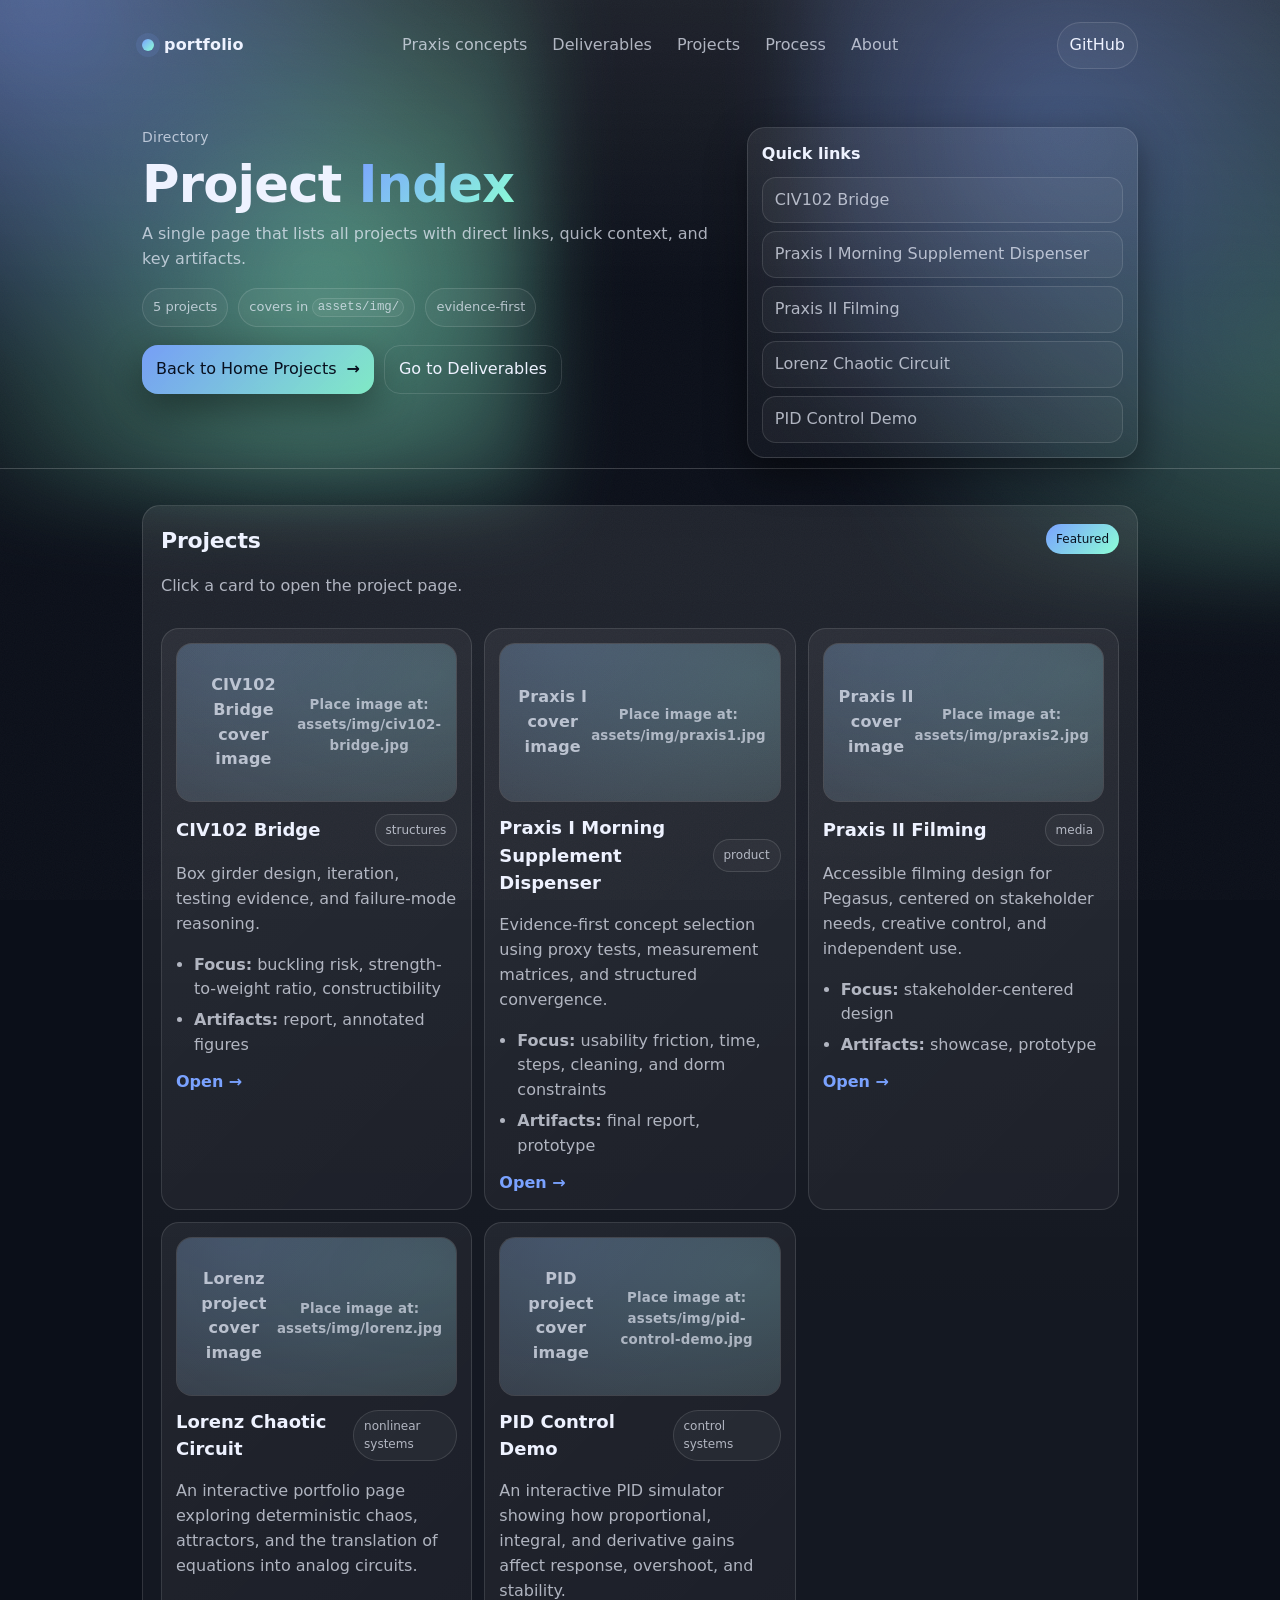
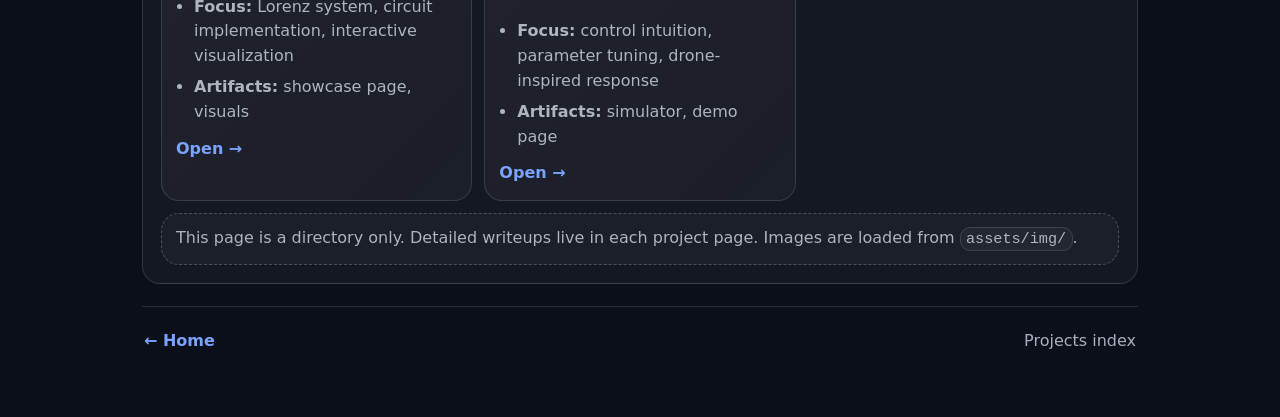
==== index.html @ 29fee1b4 "Update index.html" ====
<!doctype html>
<html lang="en" data-theme="dark">
<head>
  <meta charset="utf-8" />
  <meta name="viewport" content="width=device-width, initial-scale=1" />
  <title>Projects | Portfolio</title>
  <meta
    name="description"
    content="Project index for portfolio site: CIV102 Bridge, Praxis I Morning Supplement Dispenser, Praxis II Filming, Lorenz Chaotic Circuit, and PID Control Demo."
  />
  <meta name="theme-color" content="#0b0f19" />
  <link rel="stylesheet" href="../style.css" />

  <style>
    /* Cover placeholders (no need to edit style.css) */
    .proj-link { display: block; }

    .proj-cover {
      aspect-ratio: 16 / 9;
      border-radius: 16px;
      overflow: hidden;
      border: 1px solid var(--line);
      background: var(--panel2);
      margin-bottom: 12px;
      position: relative;
    }

    .proj-cover img {
      width: 100%;
      height: 100%;
      object-fit: cover;
      display: block;
    }

    .cover-ph {
      position: absolute;
      inset: 0;
      display: flex;
      align-items: center;
      justify-content: center;
      text-align: center;
      padding: 14px;
      color: var(--muted);
      font-weight: 800;
      letter-spacing: .2px;
      background:
        radial-gradient(800px 400px at 20% 0%, rgba(122,162,255,.18), transparent 60%),
        radial-gradient(700px 380px at 90% 20%, rgba(140,255,214,.14), transparent 60%),
        var(--panel2);
    }

    .cover-ph small {
      display: block;
      margin-top: 6px;
      font-weight: 600;
      color: var(--muted);
      opacity: .9;
    }

    .page-actions {
      display: flex;
      gap: 10px;
      flex-wrap: wrap;
      margin-top: 12px;
    }
  </style>
</head>

<body>
  <div class="bg">
    <div class="blob b1"></div>
    <div class="blob b2"></div>
    <div class="grain"></div>
  </div>

  <header class="header">
    <div class="container nav">
      <a class="brand" href="../" aria-label="Home">
        <span class="brand-dot"></span><span>portfolio</span>
      </a>

      <nav class="nav-links" aria-label="Primary">
        <a href="../#praxis">Praxis concepts</a>
        <a href="../#deliverables">Deliverables</a>
        <a href="./">Projects</a>
        <a href="../#process">Process</a>
        <a href="../#about">About</a>
      </nav>

      <div class="nav-actions">
        <a class="pill-btn" href="https://github.com/sp-zh" target="_blank" rel="noreferrer">GitHub</a>
      </div>
    </div>

    <div class="container hero" style="padding-bottom:10px;">
      <div class="hero-left">
        <p class="kicker">Directory</p>
        <h1 class="title">Project <span class="title-accent">Index</span></h1>
        <p class="lead">
          A single page that lists all projects with direct links, quick context, and key artifacts.
        </p>

        <div class="chips">
          <span class="chip">5 projects</span>
          <span class="chip">covers in <code>assets/img/</code></span>
          <span class="chip">evidence-first</span>
        </div>

        <div class="page-actions">
          <a class="btn primary" href="../#projects">Back to Home Projects <span class="arrow">→</span></a>
          <a class="btn ghost" href="../#deliverables">Go to Deliverables</a>
        </div>
      </div>

      <div class="hero-right" aria-hidden="true">
        <div class="glass-card">
          <div class="glass-title">Quick links</div>
          <a class="q" href="./civ102-bridge.html">CIV102 Bridge</a>
          <a class="q" href="./praxis1-morning-supplement-dispenser.html">Praxis I Morning Supplement Dispenser</a>
          <a class="q" href="./praxis2-filming.html">Praxis II Filming</a>
          <a class="q" href="./lorenz.html#top">Lorenz Chaotic Circuit</a>
          <a class="q" href="./pid-control-demo.html">PID Control Demo</a>
        </div>
      </div>
    </div>
  </header>

  <main class="container main">
    <section class="section">
      <div class="section-head row">
        <div>
          <h2>Projects</h2>
          <p class="muted">Click a card to open the project page.</p>
        </div>
        <span class="tag">Featured</span>
      </div>

      <div class="project-grid">
        <!-- CIV102 Bridge -->
        <a class="proj proj-link" href="./civ102-bridge.html" aria-label="Open CIV102 Bridge">
          <div class="proj-cover">
            <img
              src="../assets/img/civ102-bridge.jpg"
              alt="CIV102 Bridge cover"
              onload="this.nextElementSibling.style.display='none';"
              onerror="this.style.display='none';"
            />
            <div class="cover-ph">
              CIV102 Bridge cover image
              <small>Place image at: assets/img/civ102-bridge.jpg</small>
            </div>
          </div>

          <div class="proj-top">
            <h3>CIV102 Bridge</h3>
            <span class="pill">structures</span>
          </div>

          <p class="muted">
            Box girder design, iteration, testing evidence, and failure-mode reasoning.
          </p>

          <ul class="list">
            <li><strong>Focus:</strong> buckling risk, strength-to-weight ratio, constructibility</li>
            <li><strong>Artifacts:</strong> report, annotated figures</li>
          </ul>

          <div class="proj-actions">
            <span class="link">Open →</span>
          </div>
        </a>

        <!-- Praxis I Morning Supplement Dispenser -->
        <a
          class="proj proj-link"
          href="./praxis1-morning-supplement-dispenser.html"
          aria-label="Open Praxis I Morning Supplement Dispenser"
        >
          <div class="proj-cover">
            <img
              src="../assets/img/praxis1.jpg"
              alt="Praxis I cover"
              onload="this.nextElementSibling.style.display='none';"
              onerror="this.style.display='none';"
            />
            <div class="cover-ph">
              Praxis I cover image
              <small>Place image at: assets/img/praxis1.jpg</small>
            </div>
          </div>

          <div class="proj-top">
            <h3>Praxis I Morning Supplement Dispenser</h3>
            <span class="pill">product</span>
          </div>

          <p class="muted">
            Evidence-first concept selection using proxy tests, measurement matrices, and structured convergence.
          </p>

          <ul class="list">
            <li><strong>Focus:</strong> usability friction, time, steps, cleaning, and dorm constraints</li>
            <li><strong>Artifacts:</strong> final report, prototype</li>
          </ul>

          <div class="proj-actions">
            <span class="link">Open →</span>
          </div>
        </a>

        <!-- Praxis II Filming -->
        <a class="proj proj-link" href="./praxis2-filming.html" aria-label="Open Praxis II Filming">
          <div class="proj-cover">
            <img
              src="../assets/img/praxis2.jpg"
              alt="Praxis II cover"
              onload="this.nextElementSibling.style.display='none';"
              onerror="this.style.display='none';"
            />
            <div class="cover-ph">
              Praxis II cover image
              <small>Place image at: assets/img/praxis2.jpg</small>
            </div>
          </div>

          <div class="proj-top">
            <h3>Praxis II Filming</h3>
            <span class="pill">media</span>
          </div>

          <p class="muted">
            Accessible filming design for Pegasus, centered on stakeholder needs, creative control, and independent use.
          </p>

          <ul class="list">
            <li><strong>Focus:</strong> stakeholder-centered design</li>
            <li><strong>Artifacts:</strong> showcase, prototype</li>
          </ul>

          <div class="proj-actions">
            <span class="link">Open →</span>
          </div>
        </a>

        <!-- Lorenz Chaotic Circuit -->
        <a class="proj proj-link" href="./lorenz.html#top" aria-label="Open Lorenz Chaotic Circuit">
          <div class="proj-cover">
            <img
              src="../assets/img/lorenz.jpg"
              alt="Lorenz Chaotic Circuit cover"
              onload="this.nextElementSibling.style.display='none';"
              onerror="this.style.display='none';"
            />
            <div class="cover-ph">
              Lorenz project cover image
              <small>Place image at: assets/img/lorenz.jpg</small>
            </div>
          </div>

          <div class="proj-top">
            <h3>Lorenz Chaotic Circuit</h3>
            <span class="pill">nonlinear systems</span>
          </div>

          <p class="muted">
            An interactive portfolio page exploring deterministic chaos, attractors, and the translation of equations into analog circuits.
          </p>

          <ul class="list">
            <li><strong>Focus:</strong> Lorenz system, circuit implementation, interactive visualization</li>
            <li><strong>Artifacts:</strong> showcase page, visuals</li>
          </ul>

          <div class="proj-actions">
            <span class="link">Open →</span>
          </div>
        </a>

        <!-- PID Control Demo -->
        <a class="proj proj-link" href="./pid-control-demo.html" aria-label="Open PID Control Demo">
          <div class="proj-cover">
            <img
              src="../assets/img/pid-control-demo.jpg"
              alt="PID Control Demo cover"
              onload="this.nextElementSibling.style.display='none';"
              onerror="this.style.display='none';"
            />
            <div class="cover-ph">
              PID project cover image
              <small>Place image at: assets/img/pid-control-demo.jpg</small>
            </div>
          </div>

          <div class="proj-top">
            <h3>PID Control Demo</h3>
            <span class="pill">control systems</span>
          </div>

          <p class="muted">
            An interactive PID simulator showing how proportional, integral, and derivative gains affect response, overshoot, and stability.
          </p>

          <ul class="list">
            <li><strong>Focus:</strong> control intuition, parameter tuning, drone-inspired response</li>
            <li><strong>Artifacts:</strong> simulator, demo page</li>
          </ul>

          <div class="proj-actions">
            <span class="link">Open →</span>
          </div>
        </a>
      </div>

      <div class="hint">
        This page is a directory only. Detailed writeups live in each project page. Images are loaded from <code>assets/img/</code>.
      </div>
    </section>

    <footer class="footer">
      <div><a class="link" href="../">← Home</a></div>
      <div class="muted">Projects index</div>
    </footer>
  </main>

  <script>
    // Keep the theme consistent with the homepage if you toggle there
    const root = document.documentElement;
    const key = "praxis_theme";
    const saved = localStorage.getItem(key);
    if (saved) root.setAttribute("data-theme", saved);
  </script>
</body>
</html>
---- style.css ----
/* ===== Theme tokens ===== */
:root{
  --bg: #0b0f19;
  --panel: rgba(255,255,255,.06);
  --panel2: rgba(255,255,255,.04);
  --text: #eef2ff;
  --muted: rgba(238,242,255,.70);
  --line: rgba(255,255,255,.12);
  --shadow: 0 14px 40px rgba(0,0,0,.45);
  --accent: #7aa2ff;
  --accent2: #8cffd6;
  --radius: 18px;
  --max: 1040px;
}

:root[data-theme="light"]{
  --bg: #f7f8fc;
  --panel: rgba(10,16,30,.06);
  --panel2: rgba(10,16,30,.04);
  --text: #0a1020;
  --muted: rgba(10,16,30,.70);
  --line: rgba(10,16,30,.12);
  --shadow: 0 14px 40px rgba(10,16,30,.16);
  --accent: #3b82f6;
  --accent2: #14b8a6;
}

/* ===== Base ===== */
*{ box-sizing: border-box; }
html,body{ height:100%; }
body{
  margin:0;
  color: var(--text);
  background: var(--bg);
  font-family: ui-sans-serif, system-ui, -apple-system, Segoe UI, Roboto, Arial;
  line-height: 1.55;
}

a{ color: inherit; text-decoration: none; }
code{
  font-family: ui-monospace, SFMono-Regular, Menlo, Monaco, Consolas, "Liberation Mono", monospace;
  font-size: .95em;
  background: var(--panel2);
  padding: .12em .35em;
  border: 1px solid var(--line);
  border-radius: 10px;
}
strong{ font-weight: 800; }

.container{
  max-width: var(--max);
  margin: 0 auto;
  padding: 22px;
}

/* ===== Background decoration ===== */
.bg{ position: fixed; inset:0; pointer-events:none; z-index:-1; overflow:hidden; }
.blob{
  position:absolute;
  width: 720px; height: 720px;
  filter: blur(40px);
  opacity: .55;
  transform: translate3d(0,0,0);
}
.b1{
  left: -180px; top: -220px;
  background: radial-gradient(circle at 30% 30%, var(--accent), transparent 55%),
              radial-gradient(circle at 70% 70%, var(--accent2), transparent 60%);
}
.b2{
  right: -240px; top: -140px;
  background: radial-gradient(circle at 35% 35%, rgba(122,162,255,.75), transparent 60%),
              radial-gradient(circle at 70% 70%, rgba(140,255,214,.55), transparent 62%);
}
.grain{
  position:absolute; inset:0;
  background-image: url("data:image/svg+xml,%3Csvg xmlns='http://www.w3.org/2000/svg' width='180' height='180'%3E%3Cfilter id='n'%3E%3CfeTurbulence type='fractalNoise' baseFrequency='.9' numOctaves='3' stitchTiles='stitch'/%3E%3C/filter%3E%3Crect width='180' height='180' filter='url(%23n)' opacity='.12'/%3E%3C/svg%3E");
  mix-blend-mode: overlay;
  opacity: .28;
}

/* ===== Header/Nav/Hero ===== */
.header{
  border-bottom: 1px solid var(--line);
  background: linear-gradient(to bottom, rgba(255,255,255,.08), transparent 65%);
}

.nav{
  display:flex;
  align-items:center;
  justify-content: space-between;
  gap: 14px;
}

.brand{
  display:flex;
  align-items:center;
  gap: 10px;
  font-weight: 900;
  letter-spacing: .2px;
  text-transform: lowercase;
}
.brand-dot{
  width: 12px; height: 12px;
  border-radius: 999px;
  background: linear-gradient(135deg, var(--accent), var(--accent2));
  box-shadow: 0 0 0 6px rgba(122,162,255,.12);
}

.nav-links a{
  margin: 0 10px;
  color: var(--muted);
}
.nav-links a:hover{ color: var(--text); }

.nav-actions{
  display:flex; align-items:center; gap: 10px;
}

.icon-btn{
  width: 40px; height: 40px;
  border-radius: 14px;
  border: 1px solid var(--line);
  background: var(--panel2);
  color: var(--text);
  cursor:pointer;
}
.icon-btn:hover{ transform: translateY(-1px); border-color: rgba(122,162,255,.45); }

.pill-btn{
  padding: 10px 12px;
  border-radius: 999px;
  border: 1px solid var(--line);
  background: var(--panel2);
  color: var(--text);
}
.pill-btn:hover{ transform: translateY(-1px); border-color: rgba(122,162,255,.45); }

.hero{
  display:grid;
  grid-template-columns: 1.2fr .8fr;
  gap: 18px;
  padding: 36px 22px 24px;
}

.kicker{
  margin:0 0 10px;
  color: var(--muted);
  font-size: 14px;
  letter-spacing: .25px;
}

.title{
  margin:0 0 10px;
  font-size: clamp(34px, 4vw, 52px);
  line-height: 1.05;
  letter-spacing: -.8px;
}
.title-accent{
  background: linear-gradient(135deg, var(--accent), var(--accent2));
  -webkit-background-clip: text;
  background-clip: text;
  color: transparent;
}

.lead{
  margin: 0 0 16px;
  color: var(--muted);
  max-width: 66ch;
  font-size: 16px;
}

.chips{
  display:flex;
  flex-wrap:wrap;
  gap: 10px;
  margin: 10px 0 18px;
}
.chip{
  border: 1px solid var(--line);
  background: var(--panel2);
  padding: 8px 10px;
  border-radius: 999px;
  color: var(--muted);
  font-size: 13px;
}

.hero-cta{
  display:flex;
  gap: 10px;
  flex-wrap: wrap;
}

.btn{
  display:inline-flex;
  align-items:center;
  gap: 10px;
  padding: 11px 14px;
  border-radius: 16px;
  border: 1px solid var(--line);
  background: var(--panel2);
  color: var(--text);
}
.btn:hover{ transform: translateY(-1px); border-color: rgba(122,162,255,.45); }
.btn.primary{
  background: linear-gradient(135deg, rgba(122,162,255,.95), rgba(140,255,214,.85));
  color: #08101f;
  border: none;
  box-shadow: var(--shadow);
}
.btn.primary .arrow{ font-weight: 900; }

.btn.ghost{
  background: transparent;
}

.hero-right{
  display:flex;
  flex-direction: column;
  gap: 12px;
}

.metric-card, .glass-card{
  border: 1px solid var(--line);
  border-radius: var(--radius);
  background: linear-gradient(to bottom, rgba(255,255,255,.07), rgba(255,255,255,.03));
  box-shadow: var(--shadow);
  padding: 14px;
}

.metric-top{
  display:flex;
  align-items:center;
  justify-content: space-between;
  gap: 10px;
  margin-bottom: 10px;
}

.badge{
  font-size: 12px;
  padding: 6px 10px;
  border-radius: 999px;
  color: #08101f;
  background: linear-gradient(135deg, var(--accent), var(--accent2));
}

.metric-title{ font-weight: 900; font-size: 16px; }
.metric-sub{ color: var(--muted); font-size: 13px; margin-top: 4px; }

.mini-grid{
  display:grid;
  grid-template-columns: 1fr 1fr;
  gap: 10px;
  margin-top: 12px;
}
.mini{
  border: 1px solid var(--line);
  border-radius: 14px;
  padding: 10px;
  background: var(--panel2);
}
.mini-k{ color: var(--muted); font-size: 12px; }
.mini-v{ font-weight: 900; margin-top: 2px; }

.glass-title{ font-weight: 900; margin-bottom: 10px; }
.q{
  display:block;
  padding: 10px 12px;
  border-radius: 14px;
  border: 1px solid var(--line);
  background: var(--panel2);
  color: var(--muted);
  margin-top: 8px;
}
.q:hover{ color: var(--text); border-color: rgba(122,162,255,.45); transform: translateY(-1px); }

/* ===== Main sections ===== */
.main{ padding-top: 18px; }

.section{
  margin: 18px 0;
  padding: 18px;
  border: 1px solid var(--line);
  border-radius: var(--radius);
  background: linear-gradient(to bottom, rgba(255,255,255,.05), transparent 60%), var(--panel2);
}

.section-head{
  margin-bottom: 14px;
}
.section-head.row{
  display:flex;
  align-items:flex-start;
  justify-content: space-between;
  gap: 12px;
}

h2{
  margin:0;
  font-size: 22px;
  letter-spacing: -.2px;
}
h3{
  margin: 0;
  font-size: 18px;
}

.muted{ color: var(--muted); }
.small{ font-size: 13px; }

/* Deliverable cards */
.cards{
  display:grid;
  grid-template-columns: repeat(4, minmax(0,1fr));
  gap: 12px;
}

.card{
  display:flex;
  align-items:center;
  gap: 12px;
  padding: 14px;
  border-radius: 18px;
  border: 1px solid var(--line);
  background: linear-gradient(135deg, rgba(255,255,255,.06), rgba(255,255,255,.03));
  box-shadow: 0 10px 25px rgba(0,0,0,.20);
  transition: transform .15s ease, border-color .15s ease;
}
.card:hover{
  transform: translateY(-2px);
  border-color: rgba(122,162,255,.5);
}
.card-icon{
  width: 44px; height: 44px;
  border-radius: 14px;
  display:grid;
  place-items:center;
  background: rgba(122,162,255,.14);
  border: 1px solid rgba(122,162,255,.28);
  font-size: 18px;
}
.card-title{ font-weight: 900; }
.card-sub{ color: var(--muted); font-size: 13px; margin-top: 2px; }
.card-cta{ margin-left:auto; color: var(--muted); font-weight: 800; }

/* Projects */
.project-grid{
  display:grid;
  grid-template-columns: repeat(3, minmax(0,1fr));
  gap: 12px;
}
.proj{
  border: 1px solid var(--line);
  border-radius: 18px;
  padding: 14px;
  background: linear-gradient(135deg, rgba(255,255,255,.06), rgba(255,255,255,.03));
  transition: transform .15s ease, border-color .15s ease;
}
.proj:hover{
  transform: translateY(-2px);
  border-color: rgba(122,162,255,.5);
}
.proj-top{
  display:flex;
  align-items:center;
  justify-content: space-between;
  gap: 10px;
  margin-bottom: 6px;
}
.pill{
  font-size: 12px;
  padding: 6px 10px;
  border-radius: 999px;
  border: 1px solid var(--line);
  color: var(--muted);
  background: var(--panel2);
}
.tag{
  font-size: 12px;
  padding: 6px 10px;
  border-radius: 999px;
  color: #08101f;
  background: linear-gradient(135deg, var(--accent), var(--accent2));
}

.list{
  margin: 10px 0 0;
  padding-left: 18px;
  color: var(--muted);
}
.list li{ margin: 6px 0; }

.proj-actions{
  display:flex;
  gap: 12px;
  margin-top: 12px;
}
.link{
  color: var(--accent);
  font-weight: 800;
}
.link:hover{ text-decoration: underline; }

/* Process steps */
.step-grid{
  display:grid;
  grid-template-columns: repeat(4, minmax(0,1fr));
  gap: 12px;
}
.step{
  border: 1px solid var(--line);
  border-radius: 18px;
  padding: 14px;
  background: var(--panel2);
}
.step-n{
  width: 40px; height: 40px;
  border-radius: 14px;
  display:grid;
  place-items:center;
  font-weight: 900;
  background: rgba(140,255,214,.12);
  border: 1px solid rgba(140,255,214,.24);
  color: var(--text);
}
.step-t{ font-weight: 900; margin-top: 10px; }
.step-d{ color: var(--muted); margin-top: 6px; font-size: 13px; }

/* About */
.about{
  display:grid;
  grid-template-columns: 1fr 1fr;
  gap: 12px;
}
.about-card{
  border: 1px solid var(--line);
  border-radius: 18px;
  padding: 14px;
  background: var(--panel2);
}
.about-title{ font-weight: 900; margin-bottom: 8px; }
.about-links{ display:flex; gap: 14px; flex-wrap: wrap; }

/* Hint + footer */
.hint{
  margin-top: 12px;
  padding: 12px 14px;
  border-radius: 18px;
  border: 1px dashed rgba(255,255,255,.22);
  background: rgba(255,255,255,.03);
  color: var(--muted);
}

.footer{
  display:flex;
  justify-content: space-between;
  gap: 12px;
  padding: 22px 2px 42px;
  border-top: 1px solid var(--line);
  margin-top: 22px;
}

/* ===== Responsive ===== */
@media (max-width: 980px){
  .cards{ grid-template-columns: repeat(2, minmax(0,1fr)); }
  .project-grid{ grid-template-columns: 1fr; }
  .step-grid{ grid-template-columns: repeat(2, minmax(0,1fr)); }
  .hero{ grid-template-columns: 1fr; }
}
@media (max-width: 640px){
  .nav-links{ display:none; }
  .cards{ grid-template-columns: 1fr; }
  .step-grid{ grid-template-columns: 1fr; }
  .about{ grid-template-columns: 1fr; }
}
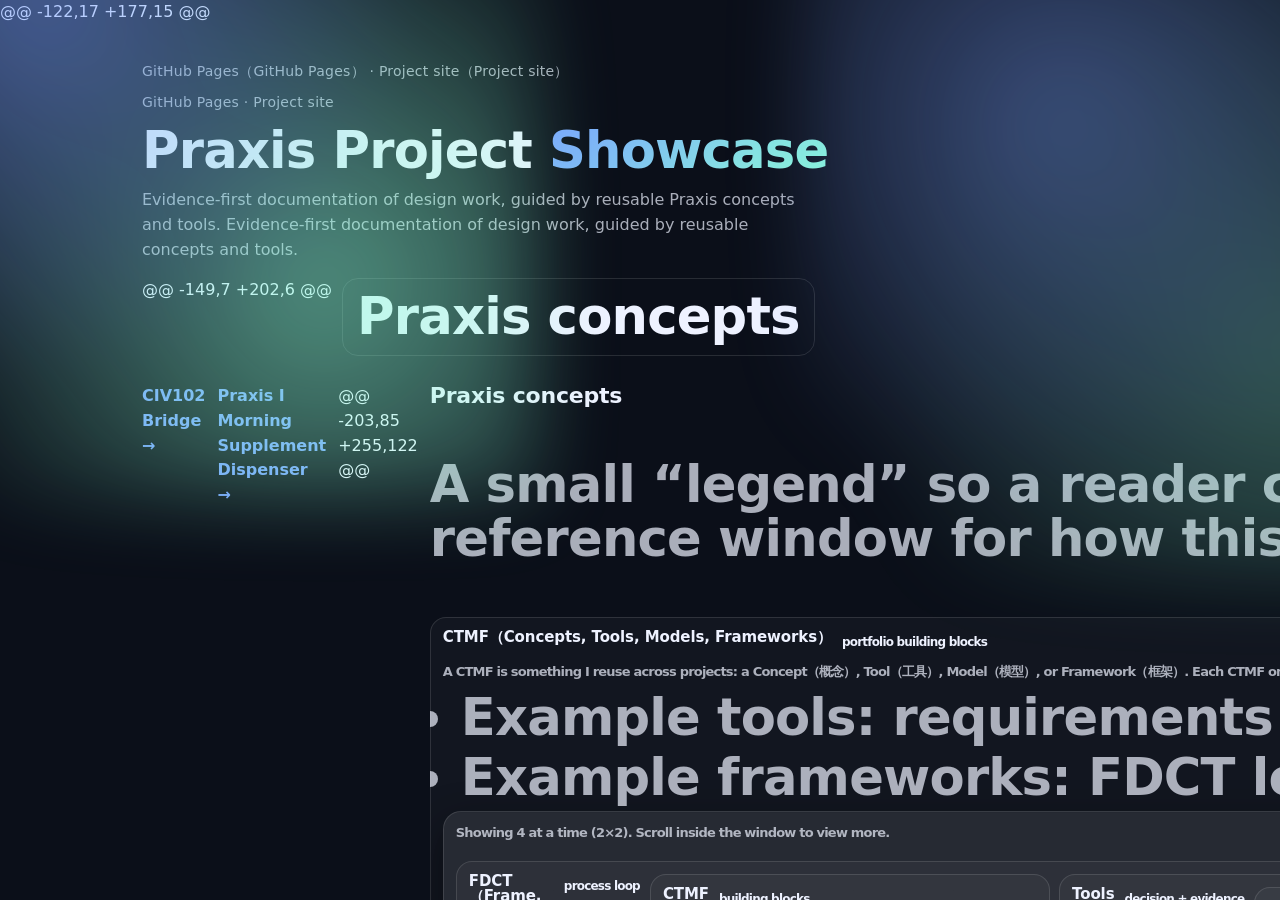
==== commit a3feaf07: "Update index.html" ====
--- a/index.html
+++ b/index.html
@@ -1,333 +1,388 @@
-<!doctype html>
-<html lang="en" data-theme="dark">
-<head>
-  <meta charset="utf-8" />
-  <meta name="viewport" content="width=device-width, initial-scale=1" />
-  <title>Projects | Portfolio</title>
-  <meta
-    name="description"
-    content="Project index for portfolio site: CIV102 Bridge, Praxis I Morning Supplement Dispenser, Praxis II Filming, Lorenz Chaotic Circuit, and PID Control Demo."
-  />
-  <meta name="theme-color" content="#0b0f19" />
-  <link rel="stylesheet" href="../style.css" />
-
-  <style>
-    /* Cover placeholders (no need to edit style.css) */
-    .proj-link { display: block; }
-
-    .proj-cover {
-      aspect-ratio: 16 / 9;
+<meta charset="utf-8" />
+<meta name="viewport" content="width=device-width, initial-scale=1" />
+<title>Praxis | Project Showcase</title>
+  <meta name="description" content="A clean, evidence-first hub for deliverables, Praxis concepts, and project pages." />
+  <meta name="description" content="Evidence-first documentation of design work, guided by reusable Praxis concepts and tools." />
+<meta name="theme-color" content="#0b0f19" />
+<link rel="stylesheet" href="style.css" />
+
+  <!-- Cover placeholders (no need to edit style.css) -->
+<style>
+    /* ---- Cover placeholders (no need to edit style.css) ---- */
+.proj-link { display:block; }
+
+.proj-cover{
+@@ -51,20 +51,59 @@
+opacity: .9;
+}
+
+    /* Praxis concept cards */
+    /* ---- Praxis concepts window: 2x2 visible (4 at a time) + scroll for more ---- */
+    .concept-window{
+      border: 1px solid var(--line);
+      border-radius: 18px;
+      background: linear-gradient(to bottom, rgba(255,255,255,.05), transparent 60%), var(--panel2);
+      padding: 12px;
+      max-width: 100%;
+      box-shadow: var(--shadow);
+    }
+    .concept-window-head{
+      display:flex;
+      align-items:flex-start;
+      justify-content:space-between;
+      gap: 12px;
+      margin-bottom: 10px;
+    }
+    .concept-window-head .muted{ margin:0; }
+    .concept-hint{
+      font-size: 12px;
+      padding: 6px 10px;
+      border-radius: 999px;
+      border: 1px solid var(--line);
+      color: var(--muted);
+      background: rgba(255,255,255,.03);
+      white-space: nowrap;
+    }
+
+    /* 2 columns, show exactly 2 rows (4 cards) in the viewport */
+.concept-grid{
+display:grid;
+      grid-template-columns: 1fr;
+      grid-template-columns: 1fr 1fr;
+gap: 12px;
+      height: 320px;            /* tuned to show ~2 rows */
+      overflow-y: auto;         /* scroll inside the window */
+      padding-right: 6px;       /* space for scrollbar */
+      scroll-behavior: smooth;
+}
+    @media (min-width: 920px){
+      .concept-grid{ grid-template-columns: 1fr 1fr; }
+
+    /* Scrollbar (optional nice touch) */
+    .concept-grid::-webkit-scrollbar{ width: 10px; }
+    .concept-grid::-webkit-scrollbar-thumb{
+      background: rgba(255,255,255,.12);
+      border-radius: 999px;
+      border: 1px solid rgba(255,255,255,.10);
+}
+    .concept-grid::-webkit-scrollbar-track{ background: transparent; }
+
+.concept-card{
+border: 1px solid var(--line);
+      background: var(--panel2);
+      border-radius: 18px;
+      padding: 14px;
+      background: rgba(255,255,255,.03);
       border-radius: 16px;
-      overflow: hidden;
-      border: 1px solid var(--line);
-      background: var(--panel2);
-      margin-bottom: 12px;
-      position: relative;
-    }
-
-    .proj-cover img {
-      width: 100%;
-      height: 100%;
-      object-fit: cover;
-      display: block;
-    }
-
-    .cover-ph {
-      position: absolute;
-      inset: 0;
-      display: flex;
-      align-items: center;
-      justify-content: center;
-      text-align: center;
-      padding: 14px;
+      padding: 12px;
+      min-height: 140px;
+}
+.concept-top{
+display:flex;
+@@ -73,7 +112,11 @@
+gap: 10px;
+margin-bottom: 8px;
+}
+    .concept-top h3{ margin:0; }
+    .concept-top h3{
+      margin:0;
+      font-size: 15px;
+      letter-spacing: -.1px;
+    }
+.concept-tag{
+font-size: 12px;
+padding: 6px 10px;
+@@ -83,11 +126,23 @@
+background: rgba(255,255,255,.03);
+white-space: nowrap;
+}
+    .concept-card p{
+      margin: 0;
       color: var(--muted);
-      font-weight: 800;
-      letter-spacing: .2px;
-      background:
-        radial-gradient(800px 400px at 20% 0%, rgba(122,162,255,.18), transparent 60%),
-        radial-gradient(700px 380px at 90% 20%, rgba(140,255,214,.14), transparent 60%),
-        var(--panel2);
-    }
-
-    .cover-ph small {
-      display: block;
-      margin-top: 6px;
-      font-weight: 600;
-      color: var(--muted);
-      opacity: .9;
-    }
-
-    .page-actions {
-      display: flex;
-      gap: 10px;
-      flex-wrap: wrap;
-      margin-top: 12px;
-    }
-  </style>
+      font-size: 13px;
+      line-height: 1.45;
+    }
+
+    @media (max-width: 720px){
+      .concept-grid{
+        grid-template-columns: 1fr;
+        height: 520px;          /* still “small window”, shows ~4 single-column cards */
+      }
+    }
+</style>
 </head>
 
 <body>
-  <div class="bg">
-    <div class="blob b1"></div>
-    <div class="blob b2"></div>
-    <div class="grain"></div>
-  </div>
-
-  <header class="header">
-    <div class="container nav">
-      <a class="brand" href="../" aria-label="Home">
-        <span class="brand-dot"></span><span>portfolio</span>
-      </a>
-
-      <nav class="nav-links" aria-label="Primary">
-        <a href="../#praxis">Praxis concepts</a>
-        <a href="../#deliverables">Deliverables</a>
-        <a href="./">Projects</a>
-        <a href="../#process">Process</a>
-        <a href="../#about">About</a>
-      </nav>
-
-      <div class="nav-actions">
-        <a class="pill-btn" href="https://github.com/sp-zh" target="_blank" rel="noreferrer">GitHub</a>
-      </div>
-    </div>
-
-    <div class="container hero" style="padding-bottom:10px;">
-      <div class="hero-left">
-        <p class="kicker">Directory</p>
-        <h1 class="title">Project <span class="title-accent">Index</span></h1>
-        <p class="lead">
-          A single page that lists all projects with direct links, quick context, and key artifacts.
+  <!-- subtle background decoration -->
+<div class="bg">
+<div class="blob b1"></div>
+<div class="blob b2"></div>
+@@ -122,17 +177,15 @@
+
+<div class="container hero">
+<div class="hero-left">
+        <p class="kicker">
+          GitHub Pages（GitHub Pages） · Project site（Project site）
         </p>
-
-        <div class="chips">
-          <span class="chip">5 projects</span>
-          <span class="chip">covers in <code>assets/img/</code></span>
-          <span class="chip">evidence-first</span>
+        <p class="kicker">GitHub Pages · Project site</p>
+
+<h1 class="title">
+Praxis Project
+<span class="title-accent">Showcase</span>
+</h1>
+
+<p class="lead">
+          Evidence-first documentation of design work, guided by reusable Praxis concepts and tools.
+          Evidence-first documentation of design work, guided by reusable concepts and tools.
+</p>
+
+<div class="chips">
+@@ -149,7 +202,6 @@ <h1 class="title">
+<a class="btn ghost" href="#praxis">Praxis concepts</a>
+</div>
+
+        <!-- Direct jump links -->
+<div class="proj-actions" style="margin-top:12px;">
+<a class="link" href="projects/civ102-bridge.html">CIV102 Bridge →</a>
+<a class="link" href="projects/praxis1-morning-supplement-dispenser.html">Praxis I Morning Supplement Dispenser →</a>
+@@ -203,85 +255,122 @@ <h1 class="title">
+<div class="section-head">
+<h2>Praxis concepts</h2>
+<p class="muted">
+          A small “legend” so a reader can understand how my pages are structured (and how to navigate the evidence).
+          A small reference window for how this site is structured. Scroll to explore more concepts.
+</p>
+</div>
+
+      <div class="concept-grid">
+        <div class="concept-card">
+          <div class="concept-top">
+            <h3>CTMF（Concepts, Tools, Models, Frameworks）</h3>
+            <span class="concept-tag">portfolio building blocks</span>
+          </div>
+          <p class="muted">
+            A CTMF is something I reuse across projects: a <strong>Concept（概念）</strong>, <strong>Tool（工具）</strong>,
+            <strong>Model（模型）</strong>, or <strong>Framework（框架）</strong>. Each CTMF on this site is linked to:
+            (1) evidence of use, and (2) a short assessment of utility/fit.
+          </p>
+          <ul class="list">
+            <li><strong>Example tools:</strong> requirements table, measurement matrix, PUGH chart, pairwise comparison</li>
+            <li><strong>Example frameworks:</strong> FDCT loop, stakeholder mapping</li>
+          </ul>
+      <div class="concept-window">
+        <div class="concept-window-head">
+          <p class="muted">Showing 4 at a time (2×2). Scroll inside the window to view more.</p>
+          <span class="concept-hint">Scroll</span>
+</div>
+
+        <div class="concept-card">
+          <div class="concept-top">
+            <h3>FDCT（Frame, Diverge, Converge, Test）</h3>
+            <span class="concept-tag">process loop</span>
+        <div class="concept-grid" aria-label="Praxis concepts window">
+          <!-- 12 concept groups ( > 8 ) -->
+          <div class="concept-card">
+            <div class="concept-top">
+              <h3>CTMF</h3>
+              <span class="concept-tag">building blocks</span>
+            </div>
+            <p>Reusable Concepts, Tools, Models, and Frameworks. Each CTMF is linked to evidence of use and a short utility assessment.</p>
+</div>
+          <p class="muted">
+            A practical iteration loop I use to keep work evidence-first:
+            <strong>Frame（定义）</strong> the problem and success metrics → <strong>Diverge（发散）</strong> options →
+            <strong>Converge（收敛）</strong> with explicit tradeoffs → <strong>Test（测试）</strong> to validate claims.
+          </p>
+          <ul class="list">
+            <li><strong>Frame:</strong> constraints, stakeholders, measurable success</li>
+            <li><strong>Test:</strong> proxy tests, stakeholder feedback, verification tables</li>
+          </ul>
         </div>
 
-        <div class="page-actions">
-          <a class="btn primary" href="../#projects">Back to Home Projects <span class="arrow">→</span></a>
-          <a class="btn ghost" href="../#deliverables">Go to Deliverables</a>
+        <div class="concept-card">
+          <div class="concept-top">
+            <h3>Tools（常用工具）</h3>
+            <span class="concept-tag">decision + evidence</span>
+          <div class="concept-card">
+            <div class="concept-top">
+              <h3>FDCT</h3>
+              <span class="concept-tag">process loop</span>
+            </div>
+            <p>Frame → Diverge → Converge → Test. A pragmatic loop to keep work evidence-first and iteration-driven.</p>
+</div>
+          <ul class="list">
+            <li><strong>Requirements table（需求表）:</strong> turns complaints into testable criteria.</li>
+            <li><strong>Measurement matrix（测量矩阵）:</strong> compares concepts with numbers, not vibes.</li>
+            <li><strong>PUGH chart（PUGH 图）:</strong> structured comparison vs a reference concept.</li>
+            <li><strong>Pairwise comparison（两两比较）:</strong> resolves close calls through debate + judging.</li>
+            <li><strong>Proxy test（代理测试）:</strong> fast evidence before high-fidelity builds.</li>
+          </ul>
+        </div>
+
+        <div class="concept-card">
+          <div class="concept-top">
+            <h3>Evidence trail（证据链）</h3>
+            <span class="concept-tag">navigation</span>
+          <div class="concept-card">
+            <div class="concept-top">
+              <h3>Stakeholder map</h3>
+              <span class="concept-tag">people</span>
+            </div>
+            <p>Who is affected, who decides, and what “success” means for each group. Useful for aligning criteria and messaging.</p>
+</div>
+          <p class="muted">
+            Every major claim should have a nearby link to supporting evidence (figure/table/report/video).
+            This makes grading fast and makes the work reusable for future projects.
+          </p>
+          <ul class="list">
+            <li><strong>Pattern:</strong> Claim → Evidence → So-what</li>
+            <li><strong>Rule:</strong> if a reader can’t find evidence in 10 seconds, it’s not “documented” yet.</li>
+          </ul>
         </div>
       </div>
 
-      <div class="hero-right" aria-hidden="true">
-        <div class="glass-card">
-          <div class="glass-title">Quick links</div>
-          <a class="q" href="./civ102-bridge.html">CIV102 Bridge</a>
-          <a class="q" href="./praxis1-morning-supplement-dispenser.html">Praxis I Morning Supplement Dispenser</a>
-          <a class="q" href="./praxis2-filming.html">Praxis II Filming</a>
-          <a class="q" href="./lorenz.html#top">Lorenz Chaotic Circuit</a>
-          <a class="q" href="./pid-control-demo.html">PID Control Demo</a>
+      <div class="hint">
+        This section is intentionally short: it’s just enough for a reader to interpret the rest of the site quickly.
+          <div class="concept-card">
+            <div class="concept-top">
+              <h3>Requirements & metrics</h3>
+              <span class="concept-tag">frame</span>
+            </div>
+            <p>Translate vague complaints into testable criteria and measurable success metrics. Prevents feature creep.</p>
+          </div>
+
+          <div class="concept-card">
+            <div class="concept-top">
+              <h3>Assumption log</h3>
+              <span class="concept-tag">risk</span>
+            </div>
+            <p>List assumptions, their risk, and how to validate them. Helps plan tests before committing to high effort builds.</p>
+          </div>
+
+          <div class="concept-card">
+            <div class="concept-top">
+              <h3>Proxy test</h3>
+              <span class="concept-tag">test</span>
+            </div>
+            <p>Fast, low-fidelity tests to validate key claims early. Turns “seems good” into evidence.</p>
+          </div>
+
+          <div class="concept-card">
+            <div class="concept-top">
+              <h3>Measurement matrix</h3>
+              <span class="concept-tag">compare</span>
+            </div>
+            <p>Compare concepts with numbers (time, steps, reliability, size). Great for transparent convergence.</p>
+          </div>
+
+          <div class="concept-card">
+            <div class="concept-top">
+              <h3>PUGH chart</h3>
+              <span class="concept-tag">converge</span>
+            </div>
+            <p>Structured comparison vs a reference concept. Useful when you need a defensible selection rationale.</p>
+          </div>
+
+          <div class="concept-card">
+            <div class="concept-top">
+              <h3>Pairwise comparison</h3>
+              <span class="concept-tag">weights</span>
+            </div>
+            <p>Resolve close calls by comparing criteria one pair at a time. Produces clearer priorities and weights.</p>
+          </div>
+
+          <div class="concept-card">
+            <div class="concept-top">
+              <h3>Evidence trail</h3>
+              <span class="concept-tag">navigation</span>
+            </div>
+            <p>Claim → Evidence → So-what. Every major claim should be near a figure/table/report link.</p>
+          </div>
+
+          <div class="concept-card">
+            <div class="concept-top">
+              <h3>Failure modes</h3>
+              <span class="concept-tag">engineering</span>
+            </div>
+            <p>Identify how a system fails before optimizing. Guides safe convergence and reduces fragile designs.</p>
+          </div>
+
+          <div class="concept-card">
+            <div class="concept-top">
+              <h3>Reflection loop</h3>
+              <span class="concept-tag">learning</span>
+            </div>
+            <p>What worked, what failed, what I would change. Converts project work into reusable personal practice.</p>
+          </div>
         </div>
+</div>
+</section>
+
+<!-- Deliverables -->
+<section id="deliverables" class="section">
+<div class="section-head">
+<h2>Deliverables</h2>
+        <p class="muted">
+          Replace these links after you upload files under <code>assets/docs/</code>.
+        </p>
+        <p class="muted">Replace these links after you upload files under <code>assets/docs/</code>.</p>
+</div>
+
+<div class="cards">
+@@ -321,18 +410,14 @@ <h2>Deliverables</h2>
+<div class="card-cta">Open →</div>
+</a>
+</div>
+
+      <div class="hint">
+        Tip: keep filenames stable during grading. If a file changes, update the link here.
       </div>
-    </div>
-  </header>
-
-  <main class="container main">
-    <section class="section">
-      <div class="section-head row">
-        <div>
-          <h2>Projects</h2>
-          <p class="muted">Click a card to open the project page.</p>
-        </div>
-        <span class="tag">Featured</span>
-      </div>
-
-      <div class="project-grid">
-        <!-- CIV102 Bridge -->
-        <a class="proj proj-link" href="./civ102-bridge.html" aria-label="Open CIV102 Bridge">
-          <div class="proj-cover">
-            <img
-              src="../assets/img/civ102-bridge.jpg"
-              alt="CIV102 Bridge cover"
-              onload="this.nextElementSibling.style.display='none';"
-              onerror="this.style.display='none';"
-            />
-            <div class="cover-ph">
-              CIV102 Bridge cover image
-              <small>Place image at: assets/img/civ102-bridge.jpg</small>
-            </div>
-          </div>
-
-          <div class="proj-top">
-            <h3>CIV102 Bridge</h3>
-            <span class="pill">structures</span>
-          </div>
-
-          <p class="muted">
-            Box girder design, iteration, testing evidence, and failure-mode reasoning.
-          </p>
-
-          <ul class="list">
-            <li><strong>Focus:</strong> buckling risk, strength-to-weight ratio, constructibility</li>
-            <li><strong>Artifacts:</strong> report, annotated figures</li>
-          </ul>
-
-          <div class="proj-actions">
-            <span class="link">Open →</span>
-          </div>
-        </a>
-
-        <!-- Praxis I Morning Supplement Dispenser -->
-        <a
-          class="proj proj-link"
-          href="./praxis1-morning-supplement-dispenser.html"
-          aria-label="Open Praxis I Morning Supplement Dispenser"
-        >
-          <div class="proj-cover">
-            <img
-              src="../assets/img/praxis1.jpg"
-              alt="Praxis I cover"
-              onload="this.nextElementSibling.style.display='none';"
-              onerror="this.style.display='none';"
-            />
-            <div class="cover-ph">
-              Praxis I cover image
-              <small>Place image at: assets/img/praxis1.jpg</small>
-            </div>
-          </div>
-
-          <div class="proj-top">
-            <h3>Praxis I Morning Supplement Dispenser</h3>
-            <span class="pill">product</span>
-          </div>
-
-          <p class="muted">
-            Evidence-first concept selection using proxy tests, measurement matrices, and structured convergence.
-          </p>
-
-          <ul class="list">
-            <li><strong>Focus:</strong> usability friction, time, steps, cleaning, and dorm constraints</li>
-            <li><strong>Artifacts:</strong> final report, prototype</li>
-          </ul>
-
-          <div class="proj-actions">
-            <span class="link">Open →</span>
-          </div>
-        </a>
-
-        <!-- Praxis II Filming -->
-        <a class="proj proj-link" href="./praxis2-filming.html" aria-label="Open Praxis II Filming">
-          <div class="proj-cover">
-            <img
-              src="../assets/img/praxis2.jpg"
-              alt="Praxis II cover"
-              onload="this.nextElementSibling.style.display='none';"
-              onerror="this.style.display='none';"
-            />
-            <div class="cover-ph">
-              Praxis II cover image
-              <small>Place image at: assets/img/praxis2.jpg</small>
-            </div>
-          </div>
-
-          <div class="proj-top">
-            <h3>Praxis II Filming</h3>
-            <span class="pill">media</span>
-          </div>
-
-          <p class="muted">
-            Accessible filming design for Pegasus, centered on stakeholder needs, creative control, and independent use.
-          </p>
-
-          <ul class="list">
-            <li><strong>Focus:</strong> stakeholder-centered design</li>
-            <li><strong>Artifacts:</strong> showcase, prototype</li>
-          </ul>
-
-          <div class="proj-actions">
-            <span class="link">Open →</span>
-          </div>
-        </a>
-
-        <!-- Lorenz Chaotic Circuit -->
-        <a class="proj proj-link" href="./lorenz.html#top" aria-label="Open Lorenz Chaotic Circuit">
-          <div class="proj-cover">
-            <img
-              src="../assets/img/lorenz.jpg"
-              alt="Lorenz Chaotic Circuit cover"
-              onload="this.nextElementSibling.style.display='none';"
-              onerror="this.style.display='none';"
-            />
-            <div class="cover-ph">
-              Lorenz project cover image
-              <small>Place image at: assets/img/lorenz.jpg</small>
-            </div>
-          </div>
-
-          <div class="proj-top">
-            <h3>Lorenz Chaotic Circuit</h3>
-            <span class="pill">nonlinear systems</span>
-          </div>
-
-          <p class="muted">
-            An interactive portfolio page exploring deterministic chaos, attractors, and the translation of equations into analog circuits.
-          </p>
-
-          <ul class="list">
-            <li><strong>Focus:</strong> Lorenz system, circuit implementation, interactive visualization</li>
-            <li><strong>Artifacts:</strong> showcase page, visuals</li>
-          </ul>
-
-          <div class="proj-actions">
-            <span class="link">Open →</span>
-          </div>
-        </a>
-
-        <!-- PID Control Demo -->
-        <a class="proj proj-link" href="./pid-control-demo.html" aria-label="Open PID Control Demo">
-          <div class="proj-cover">
-            <img
-              src="../assets/img/pid-control-demo.jpg"
-              alt="PID Control Demo cover"
-              onload="this.nextElementSibling.style.display='none';"
-              onerror="this.style.display='none';"
-            />
-            <div class="cover-ph">
-              PID project cover image
-              <small>Place image at: assets/img/pid-control-demo.jpg</small>
-            </div>
-          </div>
-
-          <div class="proj-top">
-            <h3>PID Control Demo</h3>
-            <span class="pill">control systems</span>
-          </div>
-
-          <p class="muted">
-            An interactive PID simulator showing how proportional, integral, and derivative gains affect response, overshoot, and stability.
-          </p>
-
-          <ul class="list">
-            <li><strong>Focus:</strong> control intuition, parameter tuning, drone-inspired response</li>
-            <li><strong>Artifacts:</strong> simulator, demo page</li>
-          </ul>
-
-          <div class="proj-actions">
-            <span class="link">Open →</span>
-          </div>
-        </a>
-      </div>
-
-      <div class="hint">
-        This page is a directory only. Detailed writeups live in each project page. Images are loaded from <code>assets/img/</code>.
-      </div>
-    </section>
-
-    <footer class="footer">
-      <div><a class="link" href="../">← Home</a></div>
-      <div class="muted">Projects index</div>
-    </footer>
-  </main>
-
-  <script>
-    // Keep the theme consistent with the homepage if you toggle there
-    const root = document.documentElement;
-    const key = "praxis_theme";
-    const saved = localStorage.getItem(key);
-    if (saved) root.setAttribute("data-theme", saved);
-  </script>
-</body>
-</html>
+</section>
+
+<!-- Projects -->
+<section id="projects" class="section">
+<div class="section-head row">
+<div>
+<h2>Projects</h2>
+          <p class="muted">Three featured projects with cover images and direct navigation.</p>
+          <p class="muted">Three featured projects with cover placeholders and direct navigation.</p>
+</div>
+<a class="pill-btn" href="projects/">All projects</a>
+</div>
+@@ -388,7 +473,7 @@ <h3>Praxis I Morning Supplement Dispenser</h3>
+Evidence-first concept selection using proxy tests, measurement matrix, and structured convergence.
+</p>
+<ul class="list">
+            <li><strong>Focus:</strong> usability friction (time/steps/cleaning) + dorm constraints</li>
+            <li><strong>Focus:</strong> usability friction (time/steps/cleaning) and dorm constraints</li>
+<li><strong>Artifacts:</strong> final report, prototype</li>
+</ul>
+<div class="proj-actions">
+@@ -427,8 +512,7 @@ <h3>Praxis II Filming</h3>
+</div>
+
+<div class="hint">
+        Image rule (your request): all images live directly under <code>assets/img/</code> (no subfolders).
+        Keep names exact to avoid 404.
+        Image rule: all images live directly under <code>assets/img/</code> with no subfolders.
+</div>
+</section>
+
+@@ -493,16 +577,14 @@ <h2>About</h2>
+
+<footer class="footer">
+<div>© <span id="y"></span> <span class="muted">sp-zh</span></div>
+      <div class="muted">Built with HTML（HTML） + CSS（CSS） on GitHub Pages（GitHub Pages）</div>
+      <div class="muted">Built with HTML + CSS on GitHub Pages</div>
+</footer>
+</main>
+
+<script>
+    // footer/year + updated date
+document.getElementById("y").textContent = new Date().getFullYear();
+document.getElementById("updated").textContent = new Date().toISOString().slice(0, 10);
+
+    // theme toggle (persist)
+const root = document.documentElement;
+const key = "praxis_theme";
+const saved = localStorage.getItem(key);
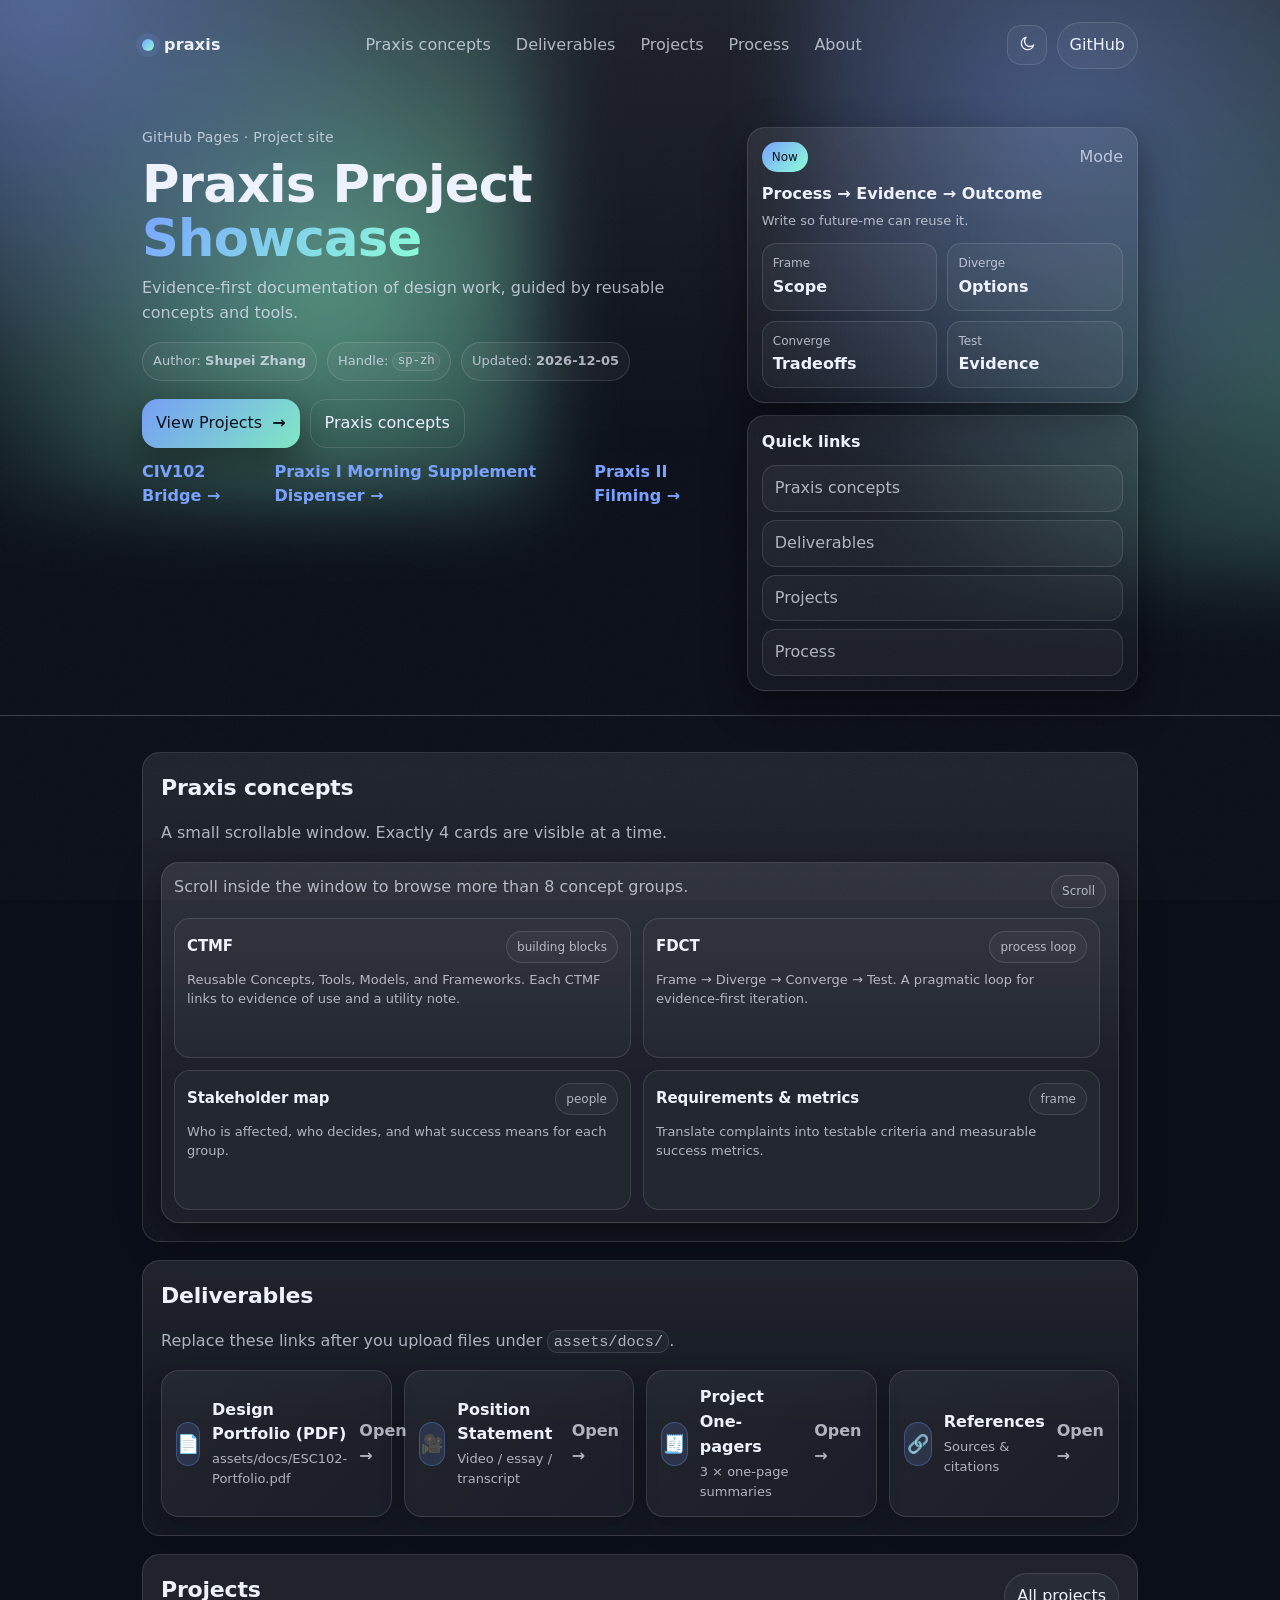
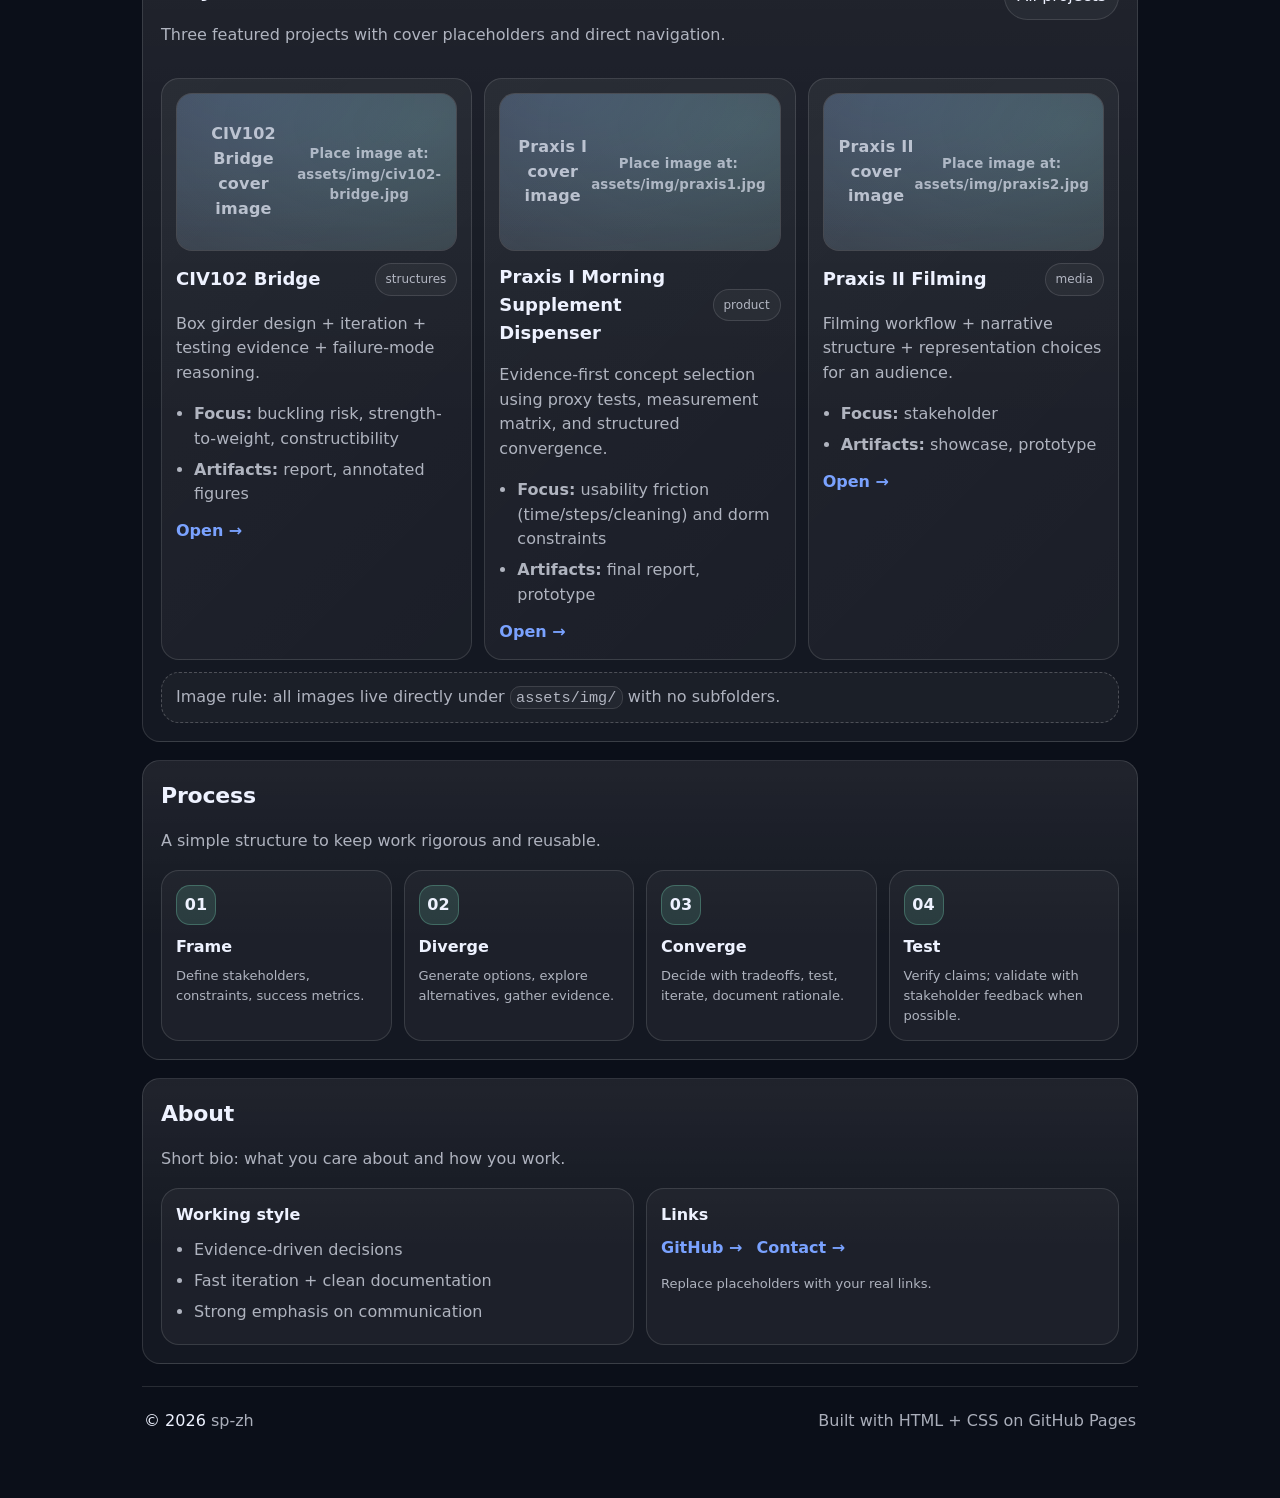
==== commit c991aab3: "Update index.html" ====
--- a/index.html
+++ b/index.html
@@ -1,31 +1,66 @@
-<meta charset="utf-8" />
-<meta name="viewport" content="width=device-width, initial-scale=1" />
-<title>Praxis | Project Showcase</title>
-  <meta name="description" content="A clean, evidence-first hub for deliverables, Praxis concepts, and project pages." />
-  <meta name="description" content="Evidence-first documentation of design work, guided by reusable Praxis concepts and tools." />
-<meta name="theme-color" content="#0b0f19" />
-<link rel="stylesheet" href="style.css" />
-
-  <!-- Cover placeholders (no need to edit style.css) -->
-<style>
-    /* ---- Cover placeholders (no need to edit style.css) ---- */
-.proj-link { display:block; }
-
-.proj-cover{
-@@ -51,20 +51,59 @@
-opacity: .9;
-}
-
-    /* Praxis concept cards */
-    /* ---- Praxis concepts window: 2x2 visible (4 at a time) + scroll for more ---- */
+<!doctype html>
+<html lang="en" data-theme="dark">
+<head>
+  <meta charset="utf-8" />
+  <meta name="viewport" content="width=device-width, initial-scale=1" />
+  <title>Praxis | Project Showcase</title>
+  <meta name="description" content="Evidence-first documentation of design work, guided by reusable concepts and tools." />
+  <meta name="theme-color" content="#0b0f19" />
+  <link rel="stylesheet" href="style.css" />
+
+  <style>
+    /* ---------- Project cover placeholders ---------- */
+    .proj-link { display:block; }
+
+    .proj-cover{
+      aspect-ratio: 16 / 9;
+      border-radius: 16px;
+      overflow: hidden;
+      border: 1px solid var(--line);
+      background: var(--panel2);
+      margin-bottom: 12px;
+      position: relative;
+    }
+    .proj-cover img{
+      width:100%;
+      height:100%;
+      object-fit:cover;
+      display:block;
+    }
+    .cover-ph{
+      position:absolute;
+      inset:0;
+      display:flex;
+      align-items:center;
+      justify-content:center;
+      text-align:center;
+      padding: 14px;
+      color: var(--muted);
+      font-weight: 800;
+      letter-spacing: .2px;
+      background:
+        radial-gradient(800px 400px at 20% 0%, rgba(122,162,255,.18), transparent 60%),
+        radial-gradient(700px 380px at 90% 20%, rgba(140,255,214,.14), transparent 60%),
+        var(--panel2);
+    }
+    .cover-ph small{
+      display:block;
+      margin-top: 6px;
+      font-weight: 600;
+      color: var(--muted);
+      opacity: .9;
+    }
+
+    /* ---------- Praxis concepts "small window" ---------- */
     .concept-window{
       border: 1px solid var(--line);
       border-radius: 18px;
       background: linear-gradient(to bottom, rgba(255,255,255,.05), transparent 60%), var(--panel2);
       padding: 12px;
+      box-shadow: var(--shadow);
       max-width: 100%;
-      box-shadow: var(--shadow);
-    }
+    }
+
     .concept-window-head{
       display:flex;
       align-items:flex-start;
@@ -33,7 +68,7 @@
       gap: 12px;
       margin-bottom: 10px;
     }
-    .concept-window-head .muted{ margin:0; }
+    .concept-window-head p{ margin:0; }
     .concept-hint{
       font-size: 12px;
       padding: 6px 10px;
@@ -44,58 +79,69 @@
       white-space: nowrap;
     }
 
-    /* 2 columns, show exactly 2 rows (4 cards) in the viewport */
-.concept-grid{
-display:grid;
-      grid-template-columns: 1fr;
+    /* STRICT: show exactly 4 cards (2x2) in the viewport */
+    :root{
+      --concept-gap: 12px;
+      --concept-card-h: 140px;   /* fixed card height */
+      --concept-visible-rows: 2; /* 2 rows x 2 cols = 4 cards */
+    }
+
+    .concept-grid{
+      display:grid;
       grid-template-columns: 1fr 1fr;
-gap: 12px;
-      height: 320px;            /* tuned to show ~2 rows */
-      overflow-y: auto;         /* scroll inside the window */
-      padding-right: 6px;       /* space for scrollbar */
+      gap: var(--concept-gap);
+
+      /* exact viewport height = 2 card heights + 1 gap (between the 2 rows) */
+      height: calc(var(--concept-card-h) * var(--concept-visible-rows) + var(--concept-gap) * (var(--concept-visible-rows) - 1));
+      overflow-y: auto;
+      padding-right: 6px;
       scroll-behavior: smooth;
-}
-    @media (min-width: 920px){
-      .concept-grid{ grid-template-columns: 1fr 1fr; }
-
-    /* Scrollbar (optional nice touch) */
+
+      /* optional: make scrolling land on row boundaries */
+      scroll-snap-type: y mandatory;
+    }
+
     .concept-grid::-webkit-scrollbar{ width: 10px; }
     .concept-grid::-webkit-scrollbar-thumb{
       background: rgba(255,255,255,.12);
       border-radius: 999px;
       border: 1px solid rgba(255,255,255,.10);
-}
+    }
     .concept-grid::-webkit-scrollbar-track{ background: transparent; }
 
-.concept-card{
-border: 1px solid var(--line);
-      background: var(--panel2);
-      border-radius: 18px;
-      padding: 14px;
+    .concept-card{
+      border: 1px solid var(--line);
       background: rgba(255,255,255,.03);
       border-radius: 16px;
       padding: 12px;
-      min-height: 140px;
-}
-.concept-top{
-display:flex;
-@@ -73,7 +112,11 @@
-gap: 10px;
-margin-bottom: 8px;
-}
-    .concept-top h3{ margin:0; }
+
+      height: var(--concept-card-h);
+      overflow: hidden;
+
+      scroll-snap-align: start;
+    }
+
+    .concept-top{
+      display:flex;
+      align-items:center;
+      justify-content:space-between;
+      gap: 10px;
+      margin-bottom: 8px;
+    }
     .concept-top h3{
       margin:0;
       font-size: 15px;
       letter-spacing: -.1px;
     }
-.concept-tag{
-font-size: 12px;
-padding: 6px 10px;
-@@ -83,11 +126,23 @@
-background: rgba(255,255,255,.03);
-white-space: nowrap;
-}
+    .concept-tag{
+      font-size: 12px;
+      padding: 6px 10px;
+      border-radius: 999px;
+      border: 1px solid var(--line);
+      color: var(--muted);
+      background: rgba(255,255,255,.03);
+      white-space: nowrap;
+    }
     .concept-card p{
       margin: 0;
       color: var(--muted);
@@ -103,286 +149,382 @@
       line-height: 1.45;
     }
 
+    /* Mobile: 1 column, but still show exactly 4 cards in the window */
     @media (max-width: 720px){
+      :root{ --concept-visible-rows: 4; }
       .concept-grid{
         grid-template-columns: 1fr;
-        height: 520px;          /* still “small window”, shows ~4 single-column cards */
+        height: calc(var(--concept-card-h) * var(--concept-visible-rows) + var(--concept-gap) * (var(--concept-visible-rows) - 1));
       }
     }
-</style>
+  </style>
 </head>
 
 <body>
-  <!-- subtle background decoration -->
-<div class="bg">
-<div class="blob b1"></div>
-<div class="blob b2"></div>
-@@ -122,17 +177,15 @@
-
-<div class="container hero">
-<div class="hero-left">
-        <p class="kicker">
-          GitHub Pages（GitHub Pages） · Project site（Project site）
+  <div class="bg">
+    <div class="blob b1"></div>
+    <div class="blob b2"></div>
+    <div class="grain"></div>
+  </div>
+
+  <header class="header">
+    <div class="container nav">
+      <a class="brand" href="./" aria-label="Home">
+        <span class="brand-dot"></span>
+        <span>praxis</span>
+      </a>
+
+      <nav class="nav-links" aria-label="Primary">
+        <a href="#praxis">Praxis concepts</a>
+        <a href="#deliverables">Deliverables</a>
+        <a href="#projects">Projects</a>
+        <a href="#process">Process</a>
+        <a href="#about">About</a>
+      </nav>
+
+      <div class="nav-actions">
+        <button class="icon-btn" id="themeBtn" aria-label="Toggle theme" title="Toggle theme">
+          <svg width="18" height="18" viewBox="0 0 24 24" fill="none" aria-hidden="true">
+            <path d="M21 13.2A8.4 8.4 0 1 1 10.8 3a7 7 0 1 0 10.2 10.2Z"
+              stroke="currentColor" stroke-width="1.8" stroke-linecap="round" stroke-linejoin="round"/>
+          </svg>
+        </button>
+        <a class="pill-btn" href="https://github.com/sp-zh" target="_blank" rel="noreferrer">GitHub</a>
+      </div>
+    </div>
+
+    <div class="container hero">
+      <div class="hero-left">
+        <p class="kicker">GitHub Pages · Project site</p>
+
+        <h1 class="title">
+          Praxis Project
+          <span class="title-accent">Showcase</span>
+        </h1>
+
+        <p class="lead">
+          Evidence-first documentation of design work, guided by reusable concepts and tools.
         </p>
-        <p class="kicker">GitHub Pages · Project site</p>
-
-<h1 class="title">
-Praxis Project
-<span class="title-accent">Showcase</span>
-</h1>
-
-<p class="lead">
-          Evidence-first documentation of design work, guided by reusable Praxis concepts and tools.
-          Evidence-first documentation of design work, guided by reusable concepts and tools.
-</p>
-
-<div class="chips">
-@@ -149,7 +202,6 @@ <h1 class="title">
-<a class="btn ghost" href="#praxis">Praxis concepts</a>
-</div>
-
-        <!-- Direct jump links -->
-<div class="proj-actions" style="margin-top:12px;">
-<a class="link" href="projects/civ102-bridge.html">CIV102 Bridge →</a>
-<a class="link" href="projects/praxis1-morning-supplement-dispenser.html">Praxis I Morning Supplement Dispenser →</a>
-@@ -203,85 +255,122 @@ <h1 class="title">
-<div class="section-head">
-<h2>Praxis concepts</h2>
-<p class="muted">
-          A small “legend” so a reader can understand how my pages are structured (and how to navigate the evidence).
-          A small reference window for how this site is structured. Scroll to explore more concepts.
-</p>
-</div>
-
-      <div class="concept-grid">
-        <div class="concept-card">
-          <div class="concept-top">
-            <h3>CTMF（Concepts, Tools, Models, Frameworks）</h3>
-            <span class="concept-tag">portfolio building blocks</span>
-          </div>
-          <p class="muted">
-            A CTMF is something I reuse across projects: a <strong>Concept（概念）</strong>, <strong>Tool（工具）</strong>,
-            <strong>Model（模型）</strong>, or <strong>Framework（框架）</strong>. Each CTMF on this site is linked to:
-            (1) evidence of use, and (2) a short assessment of utility/fit.
-          </p>
-          <ul class="list">
-            <li><strong>Example tools:</strong> requirements table, measurement matrix, PUGH chart, pairwise comparison</li>
-            <li><strong>Example frameworks:</strong> FDCT loop, stakeholder mapping</li>
-          </ul>
+
+        <div class="chips">
+          <span class="chip">Author: <strong>Shupei Zhang</strong></span>
+          <span class="chip">Handle: <code>sp-zh</code></span>
+          <span class="chip">Updated: <strong id="updated"></strong></span>
+        </div>
+
+        <div class="hero-cta">
+          <a class="btn primary" href="#projects">
+            View Projects <span class="arrow">→</span>
+          </a>
+          <a class="btn ghost" href="#praxis">Praxis concepts</a>
+        </div>
+
+        <div class="proj-actions" style="margin-top:12px;">
+          <a class="link" href="projects/civ102-bridge.html">CIV102 Bridge →</a>
+          <a class="link" href="projects/praxis1-morning-supplement-dispenser.html">Praxis I Morning Supplement Dispenser →</a>
+          <a class="link" href="projects/praxis2-filming.html">Praxis II Filming →</a>
+        </div>
+      </div>
+
+      <div class="hero-right" aria-hidden="true">
+        <div class="metric-card">
+          <div class="metric-top">
+            <span class="badge">Now</span>
+            <span class="muted">Mode</span>
+          </div>
+          <div class="metric-title">Process → Evidence → Outcome</div>
+          <div class="metric-sub">Write so future-me can reuse it.</div>
+
+          <div class="mini-grid">
+            <div class="mini">
+              <div class="mini-k">Frame</div>
+              <div class="mini-v">Scope</div>
+            </div>
+            <div class="mini">
+              <div class="mini-k">Diverge</div>
+              <div class="mini-v">Options</div>
+            </div>
+            <div class="mini">
+              <div class="mini-k">Converge</div>
+              <div class="mini-v">Tradeoffs</div>
+            </div>
+            <div class="mini">
+              <div class="mini-k">Test</div>
+              <div class="mini-v">Evidence</div>
+            </div>
+          </div>
+        </div>
+
+        <div class="glass-card">
+          <div class="glass-title">Quick links</div>
+          <a class="q" href="#praxis">Praxis concepts</a>
+          <a class="q" href="#deliverables">Deliverables</a>
+          <a class="q" href="#projects">Projects</a>
+          <a class="q" href="#process">Process</a>
+        </div>
+      </div>
+    </div>
+  </header>
+
+  <main class="container main">
+    <!-- Praxis Concepts -->
+    <section id="praxis" class="section">
+      <div class="section-head">
+        <h2>Praxis concepts</h2>
+        <p class="muted">A small scrollable window. Exactly 4 cards are visible at a time.</p>
+      </div>
+
       <div class="concept-window">
         <div class="concept-window-head">
-          <p class="muted">Showing 4 at a time (2×2). Scroll inside the window to view more.</p>
+          <p class="muted">Scroll inside the window to browse more than 8 concept groups.</p>
           <span class="concept-hint">Scroll</span>
-</div>
-
-        <div class="concept-card">
-          <div class="concept-top">
-            <h3>FDCT（Frame, Diverge, Converge, Test）</h3>
-            <span class="concept-tag">process loop</span>
+        </div>
+
         <div class="concept-grid" aria-label="Praxis concepts window">
-          <!-- 12 concept groups ( > 8 ) -->
-          <div class="concept-card">
-            <div class="concept-top">
-              <h3>CTMF</h3>
-              <span class="concept-tag">building blocks</span>
-            </div>
-            <p>Reusable Concepts, Tools, Models, and Frameworks. Each CTMF is linked to evidence of use and a short utility assessment.</p>
-</div>
-          <p class="muted">
-            A practical iteration loop I use to keep work evidence-first:
-            <strong>Frame（定义）</strong> the problem and success metrics → <strong>Diverge（发散）</strong> options →
-            <strong>Converge（收敛）</strong> with explicit tradeoffs → <strong>Test（测试）</strong> to validate claims.
-          </p>
+          <!-- 12 groups -->
+          <div class="concept-card">
+            <div class="concept-top"><h3>CTMF</h3><span class="concept-tag">building blocks</span></div>
+            <p>Reusable Concepts, Tools, Models, and Frameworks. Each CTMF links to evidence of use and a utility note.</p>
+          </div>
+
+          <div class="concept-card">
+            <div class="concept-top"><h3>FDCT</h3><span class="concept-tag">process loop</span></div>
+            <p>Frame → Diverge → Converge → Test. A pragmatic loop for evidence-first iteration.</p>
+          </div>
+
+          <div class="concept-card">
+            <div class="concept-top"><h3>Stakeholder map</h3><span class="concept-tag">people</span></div>
+            <p>Who is affected, who decides, and what success means for each group.</p>
+          </div>
+
+          <div class="concept-card">
+            <div class="concept-top"><h3>Requirements & metrics</h3><span class="concept-tag">frame</span></div>
+            <p>Translate complaints into testable criteria and measurable success metrics.</p>
+          </div>
+
+          <div class="concept-card">
+            <div class="concept-top"><h3>Assumption log</h3><span class="concept-tag">risk</span></div>
+            <p>List assumptions, their risk level, and how to validate them before high effort builds.</p>
+          </div>
+
+          <div class="concept-card">
+            <div class="concept-top"><h3>Proxy test</h3><span class="concept-tag">test</span></div>
+            <p>Fast, low-fidelity tests to validate key claims early and reduce uncertainty.</p>
+          </div>
+
+          <div class="concept-card">
+            <div class="concept-top"><h3>Measurement matrix</h3><span class="concept-tag">compare</span></div>
+            <p>Compare concepts with numbers (time, steps, footprint, cleaning, reliability), not vibes.</p>
+          </div>
+
+          <div class="concept-card">
+            <div class="concept-top"><h3>PUGH chart</h3><span class="concept-tag">converge</span></div>
+            <p>Structured comparison vs a reference concept to build a defensible selection rationale.</p>
+          </div>
+
+          <div class="concept-card">
+            <div class="concept-top"><h3>Pairwise comparison</h3><span class="concept-tag">weights</span></div>
+            <p>Clarify priorities by comparing criteria pair-by-pair to derive weights and resolve close calls.</p>
+          </div>
+
+          <div class="concept-card">
+            <div class="concept-top"><h3>Evidence trail</h3><span class="concept-tag">navigation</span></div>
+            <p>Claim → Evidence → So-what. Keep evidence within 10 seconds of each major claim.</p>
+          </div>
+
+          <div class="concept-card">
+            <div class="concept-top"><h3>Failure modes</h3><span class="concept-tag">engineering</span></div>
+            <p>Identify how the system fails before optimizing. Guides safer convergence.</p>
+          </div>
+
+          <div class="concept-card">
+            <div class="concept-top"><h3>Representation</h3><span class="concept-tag">clarity</span></div>
+            <p>Make decisions legible with annotated figures, structured writing, and linked artifacts.</p>
+          </div>
+
+          <div class="concept-card">
+            <div class="concept-top"><h3>Reflection loop</h3><span class="concept-tag">learning</span></div>
+            <p>What worked, what failed, what I would change. Converts projects into reusable practice.</p>
+          </div>
+        </div>
+      </div>
+    </section>
+
+    <!-- Deliverables -->
+    <section id="deliverables" class="section">
+      <div class="section-head">
+        <h2>Deliverables</h2>
+        <p class="muted">Replace these links after you upload files under <code>assets/docs/</code>.</p>
+      </div>
+
+      <div class="cards">
+        <a class="card" href="assets/docs/ESC102-Portfolio.pdf" target="_blank" rel="noreferrer">
+          <div class="card-icon">📄</div>
+          <div class="card-body">
+            <div class="card-title">Design Portfolio (PDF)</div>
+            <div class="card-sub">assets/docs/ESC102-Portfolio.pdf</div>
+          </div>
+          <div class="card-cta">Open →</div>
+        </a>
+
+        <a class="card" href="assets/docs/Position-Statement.pdf" target="_blank" rel="noreferrer">
+          <div class="card-icon">🎥</div>
+          <div class="card-body">
+            <div class="card-title">Position Statement</div>
+            <div class="card-sub">Video / essay / transcript</div>
+          </div>
+          <div class="card-cta">Open →</div>
+        </a>
+
+        <a class="card" href="assets/docs/One-Pagers.pdf" target="_blank" rel="noreferrer">
+          <div class="card-icon">🧾</div>
+          <div class="card-body">
+            <div class="card-title">Project One-pagers</div>
+            <div class="card-sub">3 × one-page summaries</div>
+          </div>
+          <div class="card-cta">Open →</div>
+        </a>
+
+        <a class="card" href="assets/docs/References.pdf" target="_blank" rel="noreferrer">
+          <div class="card-icon">🔗</div>
+          <div class="card-body">
+            <div class="card-title">References</div>
+            <div class="card-sub">Sources & citations</div>
+          </div>
+          <div class="card-cta">Open →</div>
+        </a>
+      </div>
+    </section>
+
+    <!-- Projects -->
+    <section id="projects" class="section">
+      <div class="section-head row">
+        <div>
+          <h2>Projects</h2>
+          <p class="muted">Three featured projects with cover placeholders and direct navigation.</p>
+        </div>
+        <a class="pill-btn" href="projects/">All projects</a>
+      </div>
+
+      <div class="project-grid">
+        <a class="proj proj-link" href="projects/civ102-bridge.html" aria-label="Open CIV102 Bridge">
+          <div class="proj-cover">
+            <img src="assets/img/civ102-bridge.jpg" alt="CIV102 Bridge cover"
+                 onload="this.nextElementSibling.style.display='none';"
+                 onerror="this.style.display='none';" />
+            <div class="cover-ph">CIV102 Bridge cover image<small>Place image at: assets/img/civ102-bridge.jpg</small></div>
+          </div>
+          <div class="proj-top"><h3>CIV102 Bridge</h3><span class="pill">structures</span></div>
+          <p class="muted">Box girder design + iteration + testing evidence + failure-mode reasoning.</p>
           <ul class="list">
-            <li><strong>Frame:</strong> constraints, stakeholders, measurable success</li>
-            <li><strong>Test:</strong> proxy tests, stakeholder feedback, verification tables</li>
+            <li><strong>Focus:</strong> buckling risk, strength-to-weight, constructibility</li>
+            <li><strong>Artifacts:</strong> report, annotated figures</li>
           </ul>
-        </div>
-
-        <div class="concept-card">
-          <div class="concept-top">
-            <h3>Tools（常用工具）</h3>
-            <span class="concept-tag">decision + evidence</span>
-          <div class="concept-card">
-            <div class="concept-top">
-              <h3>FDCT</h3>
-              <span class="concept-tag">process loop</span>
-            </div>
-            <p>Frame → Diverge → Converge → Test. A pragmatic loop to keep work evidence-first and iteration-driven.</p>
-</div>
+          <div class="proj-actions"><span class="link">Open →</span></div>
+        </a>
+
+        <a class="proj proj-link" href="projects/praxis1-morning-supplement-dispenser.html" aria-label="Open Praxis I Morning Supplement Dispenser">
+          <div class="proj-cover">
+            <img src="assets/img/praxis1.jpg" alt="Praxis I cover"
+                 onload="this.nextElementSibling.style.display='none';"
+                 onerror="this.style.display='none';" />
+            <div class="cover-ph">Praxis I cover image<small>Place image at: assets/img/praxis1.jpg</small></div>
+          </div>
+          <div class="proj-top"><h3>Praxis I Morning Supplement Dispenser</h3><span class="pill">product</span></div>
+          <p class="muted">Evidence-first concept selection using proxy tests, measurement matrix, and structured convergence.</p>
           <ul class="list">
-            <li><strong>Requirements table（需求表）:</strong> turns complaints into testable criteria.</li>
-            <li><strong>Measurement matrix（测量矩阵）:</strong> compares concepts with numbers, not vibes.</li>
-            <li><strong>PUGH chart（PUGH 图）:</strong> structured comparison vs a reference concept.</li>
-            <li><strong>Pairwise comparison（两两比较）:</strong> resolves close calls through debate + judging.</li>
-            <li><strong>Proxy test（代理测试）:</strong> fast evidence before high-fidelity builds.</li>
+            <li><strong>Focus:</strong> usability friction (time/steps/cleaning) and dorm constraints</li>
+            <li><strong>Artifacts:</strong> final report, prototype</li>
           </ul>
-        </div>
-
-        <div class="concept-card">
-          <div class="concept-top">
-            <h3>Evidence trail（证据链）</h3>
-            <span class="concept-tag">navigation</span>
-          <div class="concept-card">
-            <div class="concept-top">
-              <h3>Stakeholder map</h3>
-              <span class="concept-tag">people</span>
-            </div>
-            <p>Who is affected, who decides, and what “success” means for each group. Useful for aligning criteria and messaging.</p>
-</div>
-          <p class="muted">
-            Every major claim should have a nearby link to supporting evidence (figure/table/report/video).
-            This makes grading fast and makes the work reusable for future projects.
-          </p>
+          <div class="proj-actions"><span class="link">Open →</span></div>
+        </a>
+
+        <a class="proj proj-link" href="projects/praxis2-filming.html" aria-label="Open Praxis II Filming">
+          <div class="proj-cover">
+            <img src="assets/img/praxis2.jpg" alt="Praxis II cover"
+                 onload="this.nextElementSibling.style.display='none';"
+                 onerror="this.style.display='none';" />
+            <div class="cover-ph">Praxis II cover image<small>Place image at: assets/img/praxis2.jpg</small></div>
+          </div>
+          <div class="proj-top"><h3>Praxis II Filming</h3><span class="pill">media</span></div>
+          <p class="muted">Filming workflow + narrative structure + representation choices for an audience.</p>
           <ul class="list">
-            <li><strong>Pattern:</strong> Claim → Evidence → So-what</li>
-            <li><strong>Rule:</strong> if a reader can’t find evidence in 10 seconds, it’s not “documented” yet.</li>
+            <li><strong>Focus:</strong> stakeholder</li>
+            <li><strong>Artifacts:</strong> showcase, prototype</li>
           </ul>
-        </div>
+          <div class="proj-actions"><span class="link">Open →</span></div>
+        </a>
       </div>
 
       <div class="hint">
-        This section is intentionally short: it’s just enough for a reader to interpret the rest of the site quickly.
-          <div class="concept-card">
-            <div class="concept-top">
-              <h3>Requirements & metrics</h3>
-              <span class="concept-tag">frame</span>
-            </div>
-            <p>Translate vague complaints into testable criteria and measurable success metrics. Prevents feature creep.</p>
-          </div>
-
-          <div class="concept-card">
-            <div class="concept-top">
-              <h3>Assumption log</h3>
-              <span class="concept-tag">risk</span>
-            </div>
-            <p>List assumptions, their risk, and how to validate them. Helps plan tests before committing to high effort builds.</p>
-          </div>
-
-          <div class="concept-card">
-            <div class="concept-top">
-              <h3>Proxy test</h3>
-              <span class="concept-tag">test</span>
-            </div>
-            <p>Fast, low-fidelity tests to validate key claims early. Turns “seems good” into evidence.</p>
-          </div>
-
-          <div class="concept-card">
-            <div class="concept-top">
-              <h3>Measurement matrix</h3>
-              <span class="concept-tag">compare</span>
-            </div>
-            <p>Compare concepts with numbers (time, steps, reliability, size). Great for transparent convergence.</p>
-          </div>
-
-          <div class="concept-card">
-            <div class="concept-top">
-              <h3>PUGH chart</h3>
-              <span class="concept-tag">converge</span>
-            </div>
-            <p>Structured comparison vs a reference concept. Useful when you need a defensible selection rationale.</p>
-          </div>
-
-          <div class="concept-card">
-            <div class="concept-top">
-              <h3>Pairwise comparison</h3>
-              <span class="concept-tag">weights</span>
-            </div>
-            <p>Resolve close calls by comparing criteria one pair at a time. Produces clearer priorities and weights.</p>
-          </div>
-
-          <div class="concept-card">
-            <div class="concept-top">
-              <h3>Evidence trail</h3>
-              <span class="concept-tag">navigation</span>
-            </div>
-            <p>Claim → Evidence → So-what. Every major claim should be near a figure/table/report link.</p>
-          </div>
-
-          <div class="concept-card">
-            <div class="concept-top">
-              <h3>Failure modes</h3>
-              <span class="concept-tag">engineering</span>
-            </div>
-            <p>Identify how a system fails before optimizing. Guides safe convergence and reduces fragile designs.</p>
-          </div>
-
-          <div class="concept-card">
-            <div class="concept-top">
-              <h3>Reflection loop</h3>
-              <span class="concept-tag">learning</span>
-            </div>
-            <p>What worked, what failed, what I would change. Converts project work into reusable personal practice.</p>
-          </div>
-        </div>
-</div>
-</section>
-
-<!-- Deliverables -->
-<section id="deliverables" class="section">
-<div class="section-head">
-<h2>Deliverables</h2>
-        <p class="muted">
-          Replace these links after you upload files under <code>assets/docs/</code>.
-        </p>
-        <p class="muted">Replace these links after you upload files under <code>assets/docs/</code>.</p>
-</div>
-
-<div class="cards">
-@@ -321,18 +410,14 @@ <h2>Deliverables</h2>
-<div class="card-cta">Open →</div>
-</a>
-</div>
-
-      <div class="hint">
-        Tip: keep filenames stable during grading. If a file changes, update the link here.
-      </div>
-</section>
-
-<!-- Projects -->
-<section id="projects" class="section">
-<div class="section-head row">
-<div>
-<h2>Projects</h2>
-          <p class="muted">Three featured projects with cover images and direct navigation.</p>
-          <p class="muted">Three featured projects with cover placeholders and direct navigation.</p>
-</div>
-<a class="pill-btn" href="projects/">All projects</a>
-</div>
-@@ -388,7 +473,7 @@ <h3>Praxis I Morning Supplement Dispenser</h3>
-Evidence-first concept selection using proxy tests, measurement matrix, and structured convergence.
-</p>
-<ul class="list">
-            <li><strong>Focus:</strong> usability friction (time/steps/cleaning) + dorm constraints</li>
-            <li><strong>Focus:</strong> usability friction (time/steps/cleaning) and dorm constraints</li>
-<li><strong>Artifacts:</strong> final report, prototype</li>
-</ul>
-<div class="proj-actions">
-@@ -427,8 +512,7 @@ <h3>Praxis II Filming</h3>
-</div>
-
-<div class="hint">
-        Image rule (your request): all images live directly under <code>assets/img/</code> (no subfolders).
-        Keep names exact to avoid 404.
         Image rule: all images live directly under <code>assets/img/</code> with no subfolders.
-</div>
-</section>
-
-@@ -493,16 +577,14 @@ <h2>About</h2>
-
-<footer class="footer">
-<div>© <span id="y"></span> <span class="muted">sp-zh</span></div>
-      <div class="muted">Built with HTML（HTML） + CSS（CSS） on GitHub Pages（GitHub Pages）</div>
+      </div>
+    </section>
+
+    <!-- Process -->
+    <section id="process" class="section">
+      <div class="section-head">
+        <h2>Process</h2>
+        <p class="muted">A simple structure to keep work rigorous and reusable.</p>
+      </div>
+
+      <div class="step-grid">
+        <div class="step"><div class="step-n">01</div><div class="step-t">Frame</div><div class="step-d">Define stakeholders, constraints, success metrics.</div></div>
+        <div class="step"><div class="step-n">02</div><div class="step-t">Diverge</div><div class="step-d">Generate options, explore alternatives, gather evidence.</div></div>
+        <div class="step"><div class="step-n">03</div><div class="step-t">Converge</div><div class="step-d">Decide with tradeoffs, test, iterate, document rationale.</div></div>
+        <div class="step"><div class="step-n">04</div><div class="step-t">Test</div><div class="step-d">Verify claims; validate with stakeholder feedback when possible.</div></div>
+      </div>
+    </section>
+
+    <!-- About -->
+    <section id="about" class="section">
+      <div class="section-head">
+        <h2>About</h2>
+        <p class="muted">Short bio: what you care about and how you work.</p>
+      </div>
+
+      <div class="about">
+        <div class="about-card">
+          <div class="about-title">Working style</div>
+          <ul class="list">
+            <li>Evidence-driven decisions</li>
+            <li>Fast iteration + clean documentation</li>
+            <li>Strong emphasis on communication</li>
+          </ul>
+        </div>
+
+        <div class="about-card">
+          <div class="about-title">Links</div>
+          <div class="about-links">
+            <a class="link" href="https://github.com/sp-zh" target="_blank" rel="noreferrer">GitHub →</a>
+            <a class="link" href="#" title="Replace with your contact link">Contact →</a>
+          </div>
+          <p class="muted small">Replace placeholders with your real links.</p>
+        </div>
+      </div>
+    </section>
+
+    <footer class="footer">
+      <div>© <span id="y"></span> <span class="muted">sp-zh</span></div>
       <div class="muted">Built with HTML + CSS on GitHub Pages</div>
-</footer>
-</main>
-
-<script>
-    // footer/year + updated date
-document.getElementById("y").textContent = new Date().getFullYear();
-document.getElementById("updated").textContent = new Date().toISOString().slice(0, 10);
-
-    // theme toggle (persist)
-const root = document.documentElement;
-const key = "praxis_theme";
-const saved = localStorage.getItem(key);
+    </footer>
+  </main>
+
+  <script>
+    document.getElementById("y").textContent = new Date().getFullYear();
+    document.getElementById("updated").textContent = new Date().toISOString().slice(0, 10);
+
+    const root = document.documentElement;
+    const key = "praxis_theme";
+    const saved = localStorage.getItem(key);
+    if (saved) root.setAttribute("data-theme", saved);
+
+    document.getElementById("themeBtn").addEventListener("click", () => {
+      const cur = root.getAttribute("data-theme") || "dark";
+      const next = cur === "dark" ? "light" : "dark";
+      root.setAttribute("data-theme", next);
+      localStorage.setItem(key, next);
+    });
+  </script>
+</body>
+</html>
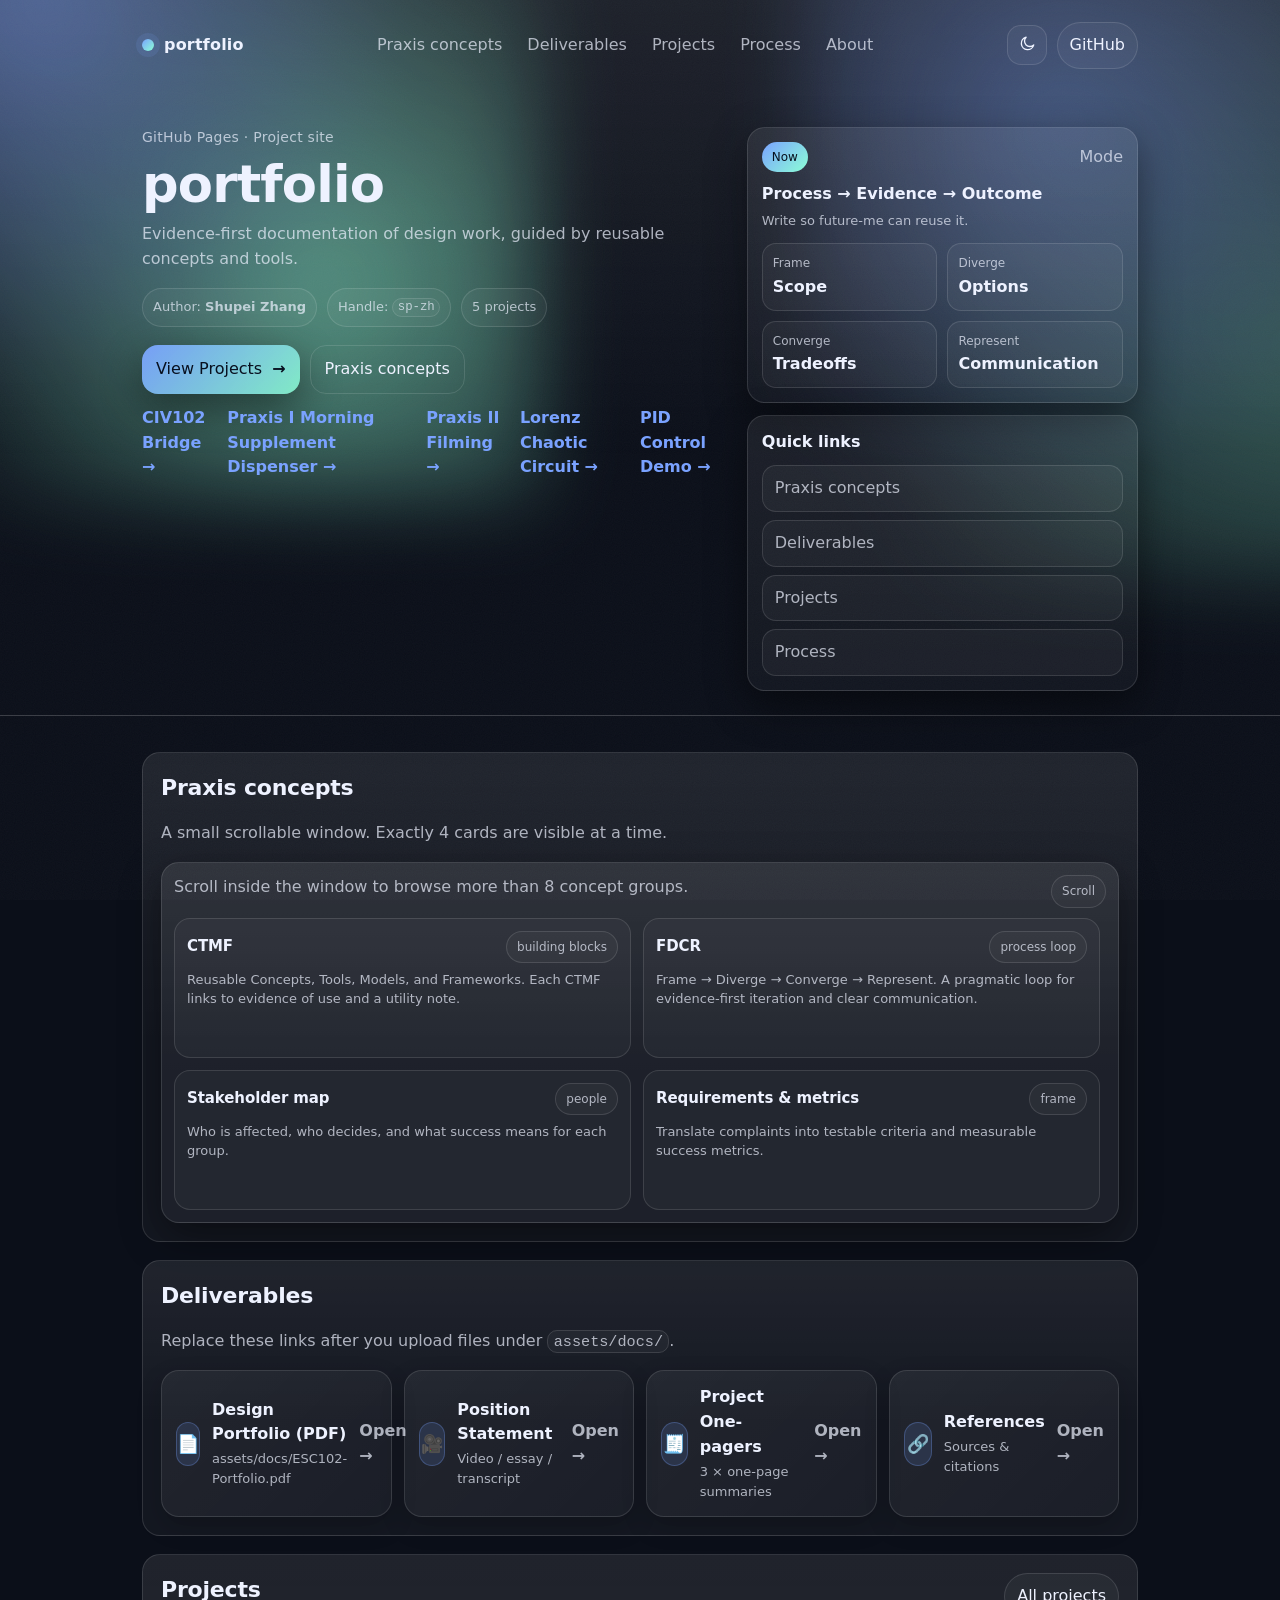
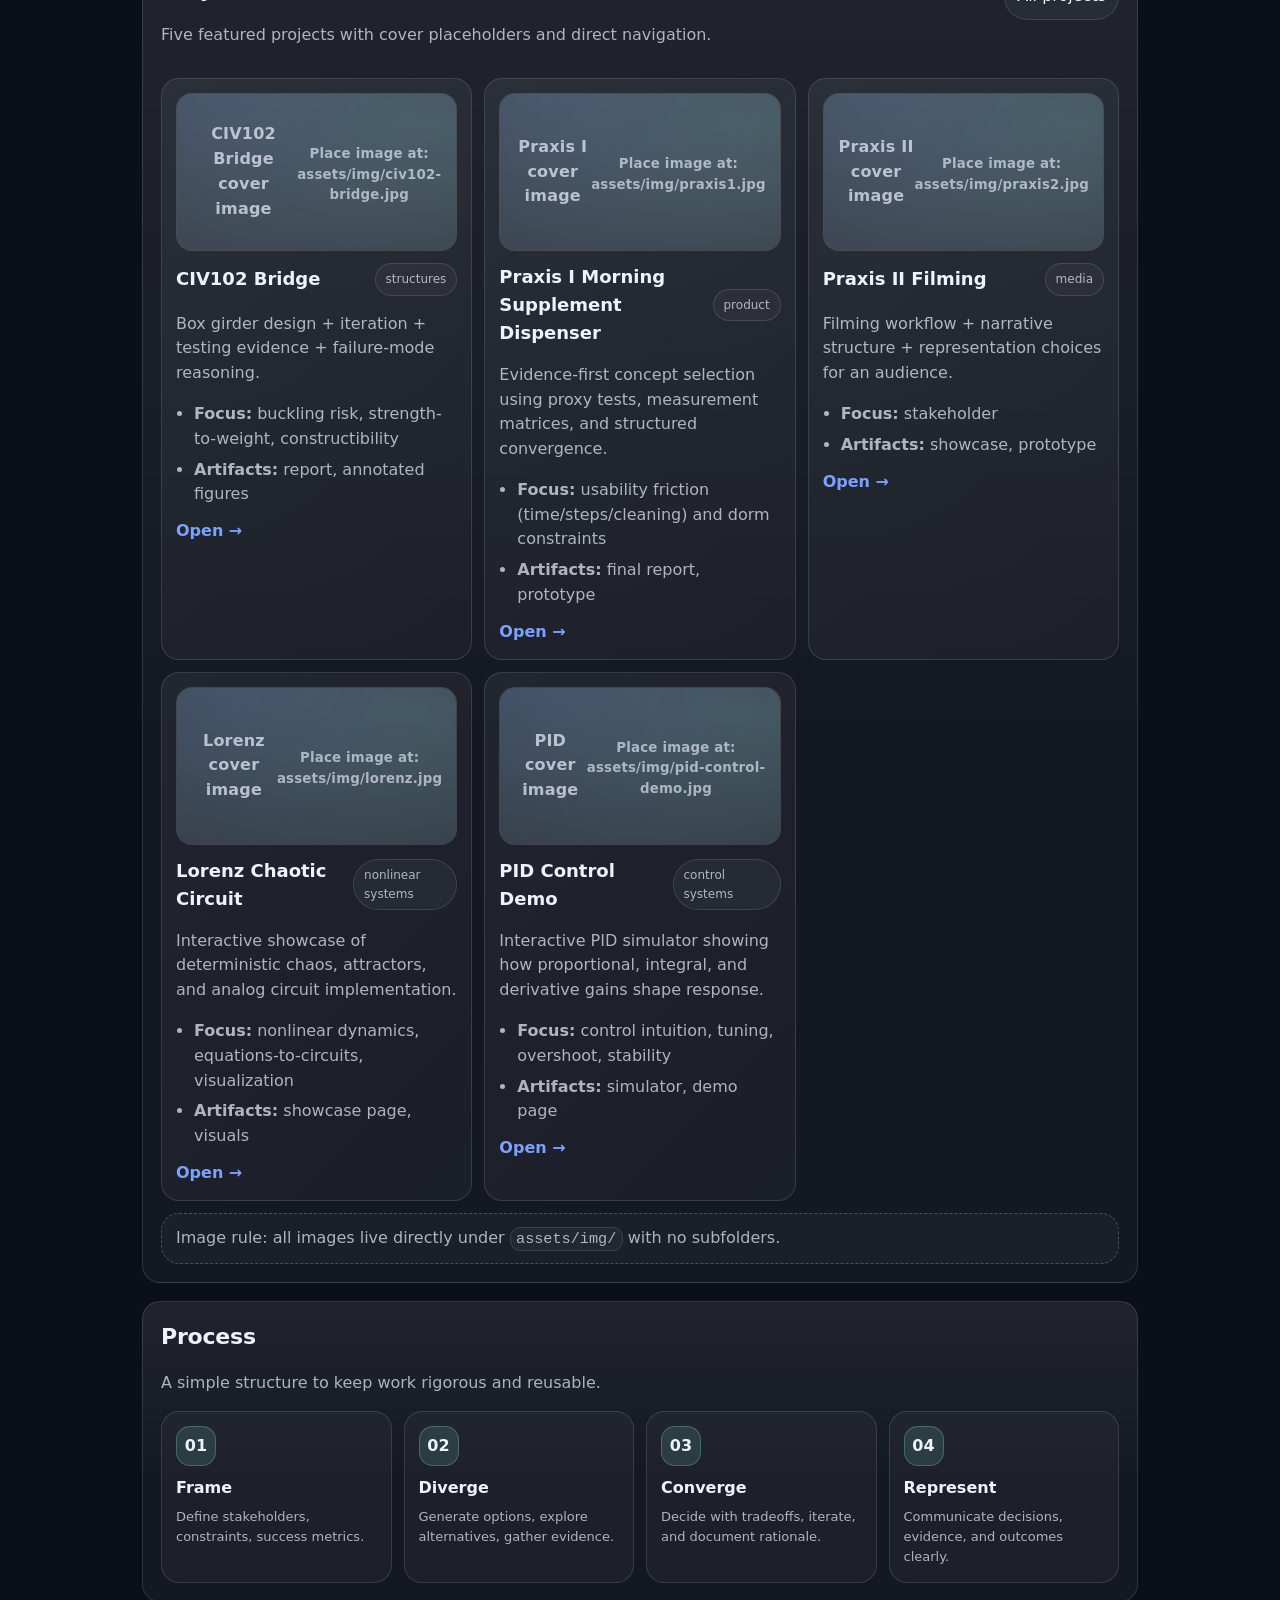
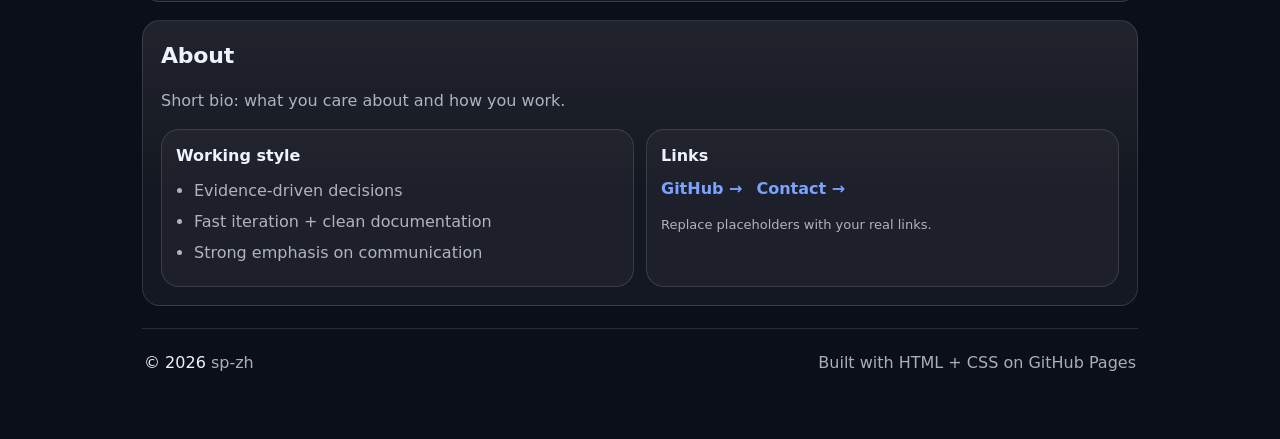
==== commit dcc71d78: "Change title from 'Praxis | Project Showcase' to 'Portfolio'" ====
--- a/index.html
+++ b/index.html
@@ -3,7 +3,7 @@
 <head>
   <meta charset="utf-8" />
   <meta name="viewport" content="width=device-width, initial-scale=1" />
-  <title>Praxis | Project Showcase</title>
+  <title>Portfolio</title>
   <meta name="description" content="Evidence-first documentation of design work, guided by reusable concepts and tools." />
   <meta name="theme-color" content="#0b0f19" />
   <link rel="stylesheet" href="style.css" />
@@ -79,25 +79,20 @@
       white-space: nowrap;
     }
 
-    /* STRICT: show exactly 4 cards (2x2) in the viewport */
     :root{
       --concept-gap: 12px;
-      --concept-card-h: 140px;   /* fixed card height */
-      --concept-visible-rows: 2; /* 2 rows x 2 cols = 4 cards */
+      --concept-card-h: 140px;
+      --concept-visible-rows: 2;
     }
 
     .concept-grid{
       display:grid;
       grid-template-columns: 1fr 1fr;
       gap: var(--concept-gap);
-
-      /* exact viewport height = 2 card heights + 1 gap (between the 2 rows) */
       height: calc(var(--concept-card-h) * var(--concept-visible-rows) + var(--concept-gap) * (var(--concept-visible-rows) - 1));
       overflow-y: auto;
       padding-right: 6px;
       scroll-behavior: smooth;
-
-      /* optional: make scrolling land on row boundaries */
       scroll-snap-type: y mandatory;
     }
 
@@ -114,10 +109,8 @@
       background: rgba(255,255,255,.03);
       border-radius: 16px;
       padding: 12px;
-
       height: var(--concept-card-h);
       overflow: hidden;
-
       scroll-snap-align: start;
     }
 
@@ -149,7 +142,6 @@
       line-height: 1.45;
     }
 
-    /* Mobile: 1 column, but still show exactly 4 cards in the window */
     @media (max-width: 720px){
       :root{ --concept-visible-rows: 4; }
       .concept-grid{
@@ -171,7 +163,7 @@
     <div class="container nav">
       <a class="brand" href="./" aria-label="Home">
         <span class="brand-dot"></span>
-        <span>praxis</span>
+        <span>portfolio</span>
       </a>
 
       <nav class="nav-links" aria-label="Primary">
@@ -197,10 +189,7 @@
       <div class="hero-left">
         <p class="kicker">GitHub Pages · Project site</p>
 
-        <h1 class="title">
-          Praxis Project
-          <span class="title-accent">Showcase</span>
-        </h1>
+        <h1 class="title">portfolio</h1>
 
         <p class="lead">
           Evidence-first documentation of design work, guided by reusable concepts and tools.
@@ -209,7 +198,7 @@
         <div class="chips">
           <span class="chip">Author: <strong>Shupei Zhang</strong></span>
           <span class="chip">Handle: <code>sp-zh</code></span>
-          <span class="chip">Updated: <strong id="updated"></strong></span>
+          <span class="chip">5 projects</span>
         </div>
 
         <div class="hero-cta">
@@ -223,6 +212,8 @@
           <a class="link" href="projects/civ102-bridge.html">CIV102 Bridge →</a>
           <a class="link" href="projects/praxis1-morning-supplement-dispenser.html">Praxis I Morning Supplement Dispenser →</a>
           <a class="link" href="projects/praxis2-filming.html">Praxis II Filming →</a>
+          <a class="link" href="projects/lorenz.html#top">Lorenz Chaotic Circuit →</a>
+          <a class="link" href="projects/pid-control-demo.html">PID Control Demo →</a>
         </div>
       </div>
 
@@ -249,8 +240,8 @@
               <div class="mini-v">Tradeoffs</div>
             </div>
             <div class="mini">
-              <div class="mini-k">Test</div>
-              <div class="mini-v">Evidence</div>
+              <div class="mini-k">Represent</div>
+              <div class="mini-v">Communication</div>
             </div>
           </div>
         </div>
@@ -281,15 +272,14 @@
         </div>
 
         <div class="concept-grid" aria-label="Praxis concepts window">
-          <!-- 12 groups -->
           <div class="concept-card">
             <div class="concept-top"><h3>CTMF</h3><span class="concept-tag">building blocks</span></div>
             <p>Reusable Concepts, Tools, Models, and Frameworks. Each CTMF links to evidence of use and a utility note.</p>
           </div>
 
           <div class="concept-card">
-            <div class="concept-top"><h3>FDCT</h3><span class="concept-tag">process loop</span></div>
-            <p>Frame → Diverge → Converge → Test. A pragmatic loop for evidence-first iteration.</p>
+            <div class="concept-top"><h3>FDCR</h3><span class="concept-tag">process loop</span></div>
+            <p>Frame → Diverge → Converge → Represent. A pragmatic loop for evidence-first iteration and clear communication.</p>
           </div>
 
           <div class="concept-card">
@@ -314,17 +304,17 @@
 
           <div class="concept-card">
             <div class="concept-top"><h3>Measurement matrix</h3><span class="concept-tag">compare</span></div>
-            <p>Compare concepts with numbers (time, steps, footprint, cleaning, reliability), not vibes.</p>
+            <p>Compare concepts with numbers such as time, steps, footprint, cleaning, and reliability.</p>
           </div>
 
           <div class="concept-card">
             <div class="concept-top"><h3>PUGH chart</h3><span class="concept-tag">converge</span></div>
-            <p>Structured comparison vs a reference concept to build a defensible selection rationale.</p>
+            <p>Structured comparison versus a reference concept to build a defensible selection rationale.</p>
           </div>
 
           <div class="concept-card">
             <div class="concept-top"><h3>Pairwise comparison</h3><span class="concept-tag">weights</span></div>
-            <p>Clarify priorities by comparing criteria pair-by-pair to derive weights and resolve close calls.</p>
+            <p>Clarify priorities by comparing criteria pair by pair to derive weights and resolve close calls.</p>
           </div>
 
           <div class="concept-card">
@@ -401,7 +391,7 @@
       <div class="section-head row">
         <div>
           <h2>Projects</h2>
-          <p class="muted">Three featured projects with cover placeholders and direct navigation.</p>
+          <p class="muted">Five featured projects with cover placeholders and direct navigation.</p>
         </div>
         <a class="pill-btn" href="projects/">All projects</a>
       </div>
@@ -431,7 +421,7 @@
             <div class="cover-ph">Praxis I cover image<small>Place image at: assets/img/praxis1.jpg</small></div>
           </div>
           <div class="proj-top"><h3>Praxis I Morning Supplement Dispenser</h3><span class="pill">product</span></div>
-          <p class="muted">Evidence-first concept selection using proxy tests, measurement matrix, and structured convergence.</p>
+          <p class="muted">Evidence-first concept selection using proxy tests, measurement matrices, and structured convergence.</p>
           <ul class="list">
             <li><strong>Focus:</strong> usability friction (time/steps/cleaning) and dorm constraints</li>
             <li><strong>Artifacts:</strong> final report, prototype</li>
@@ -454,6 +444,38 @@
           </ul>
           <div class="proj-actions"><span class="link">Open →</span></div>
         </a>
+
+        <a class="proj proj-link" href="projects/lorenz.html#top" aria-label="Open Lorenz Chaotic Circuit">
+          <div class="proj-cover">
+            <img src="assets/img/lorenz.jpg" alt="Lorenz Chaotic Circuit cover"
+                 onload="this.nextElementSibling.style.display='none';"
+                 onerror="this.style.display='none';" />
+            <div class="cover-ph">Lorenz cover image<small>Place image at: assets/img/lorenz.jpg</small></div>
+          </div>
+          <div class="proj-top"><h3>Lorenz Chaotic Circuit</h3><span class="pill">nonlinear systems</span></div>
+          <p class="muted">Interactive showcase of deterministic chaos, attractors, and analog circuit implementation.</p>
+          <ul class="list">
+            <li><strong>Focus:</strong> nonlinear dynamics, equations-to-circuits, visualization</li>
+            <li><strong>Artifacts:</strong> showcase page, visuals</li>
+          </ul>
+          <div class="proj-actions"><span class="link">Open →</span></div>
+        </a>
+
+        <a class="proj proj-link" href="projects/pid-control-demo.html" aria-label="Open PID Control Demo">
+          <div class="proj-cover">
+            <img src="assets/img/pid-control-demo.jpg" alt="PID Control Demo cover"
+                 onload="this.nextElementSibling.style.display='none';"
+                 onerror="this.style.display='none';" />
+            <div class="cover-ph">PID cover image<small>Place image at: assets/img/pid-control-demo.jpg</small></div>
+          </div>
+          <div class="proj-top"><h3>PID Control Demo</h3><span class="pill">control systems</span></div>
+          <p class="muted">Interactive PID simulator showing how proportional, integral, and derivative gains shape response.</p>
+          <ul class="list">
+            <li><strong>Focus:</strong> control intuition, tuning, overshoot, stability</li>
+            <li><strong>Artifacts:</strong> simulator, demo page</li>
+          </ul>
+          <div class="proj-actions"><span class="link">Open →</span></div>
+        </a>
       </div>
 
       <div class="hint">
@@ -471,8 +493,8 @@
       <div class="step-grid">
         <div class="step"><div class="step-n">01</div><div class="step-t">Frame</div><div class="step-d">Define stakeholders, constraints, success metrics.</div></div>
         <div class="step"><div class="step-n">02</div><div class="step-t">Diverge</div><div class="step-d">Generate options, explore alternatives, gather evidence.</div></div>
-        <div class="step"><div class="step-n">03</div><div class="step-t">Converge</div><div class="step-d">Decide with tradeoffs, test, iterate, document rationale.</div></div>
-        <div class="step"><div class="step-n">04</div><div class="step-t">Test</div><div class="step-d">Verify claims; validate with stakeholder feedback when possible.</div></div>
+        <div class="step"><div class="step-n">03</div><div class="step-t">Converge</div><div class="step-d">Decide with tradeoffs, iterate, and document rationale.</div></div>
+        <div class="step"><div class="step-n">04</div><div class="step-t">Represent</div><div class="step-d">Communicate decisions, evidence, and outcomes clearly.</div></div>
       </div>
     </section>
 
@@ -512,7 +534,6 @@
 
   <script>
     document.getElementById("y").textContent = new Date().getFullYear();
-    document.getElementById("updated").textContent = new Date().toISOString().slice(0, 10);
 
     const root = document.documentElement;
     const key = "praxis_theme";
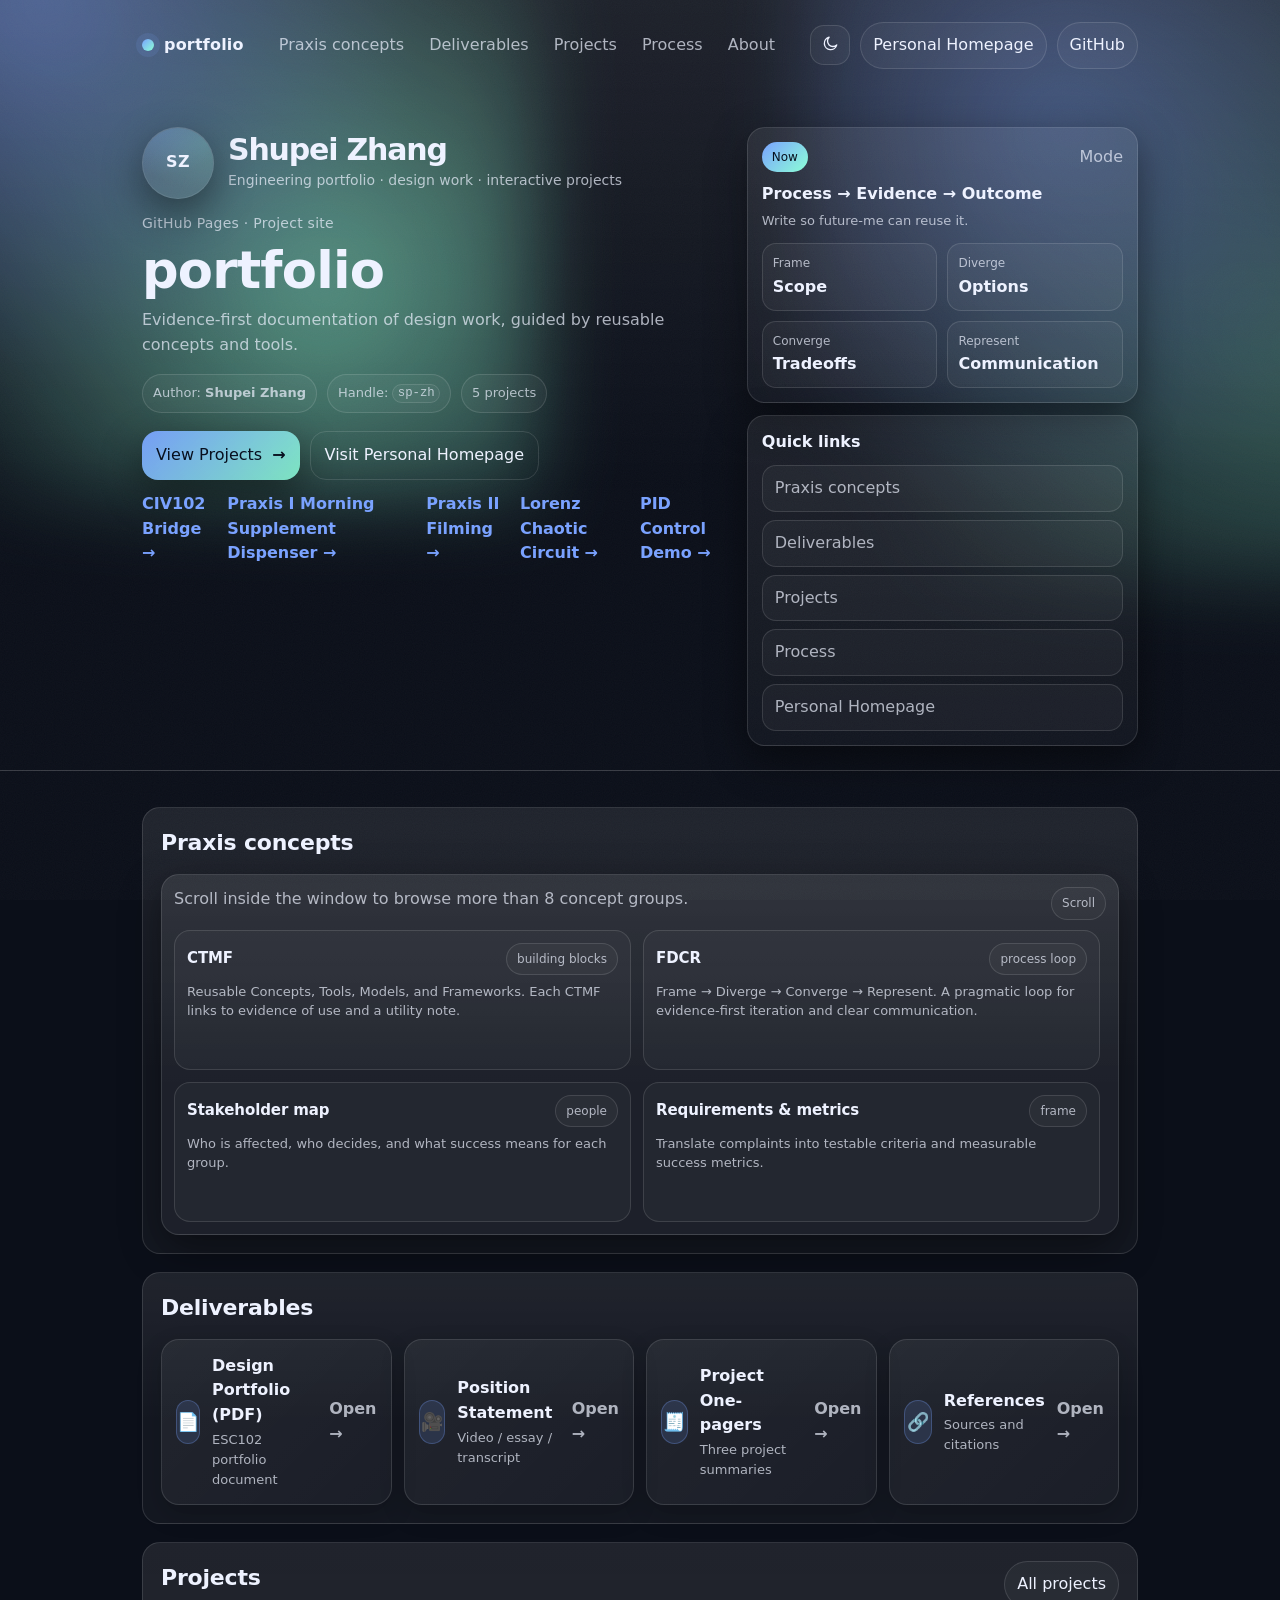
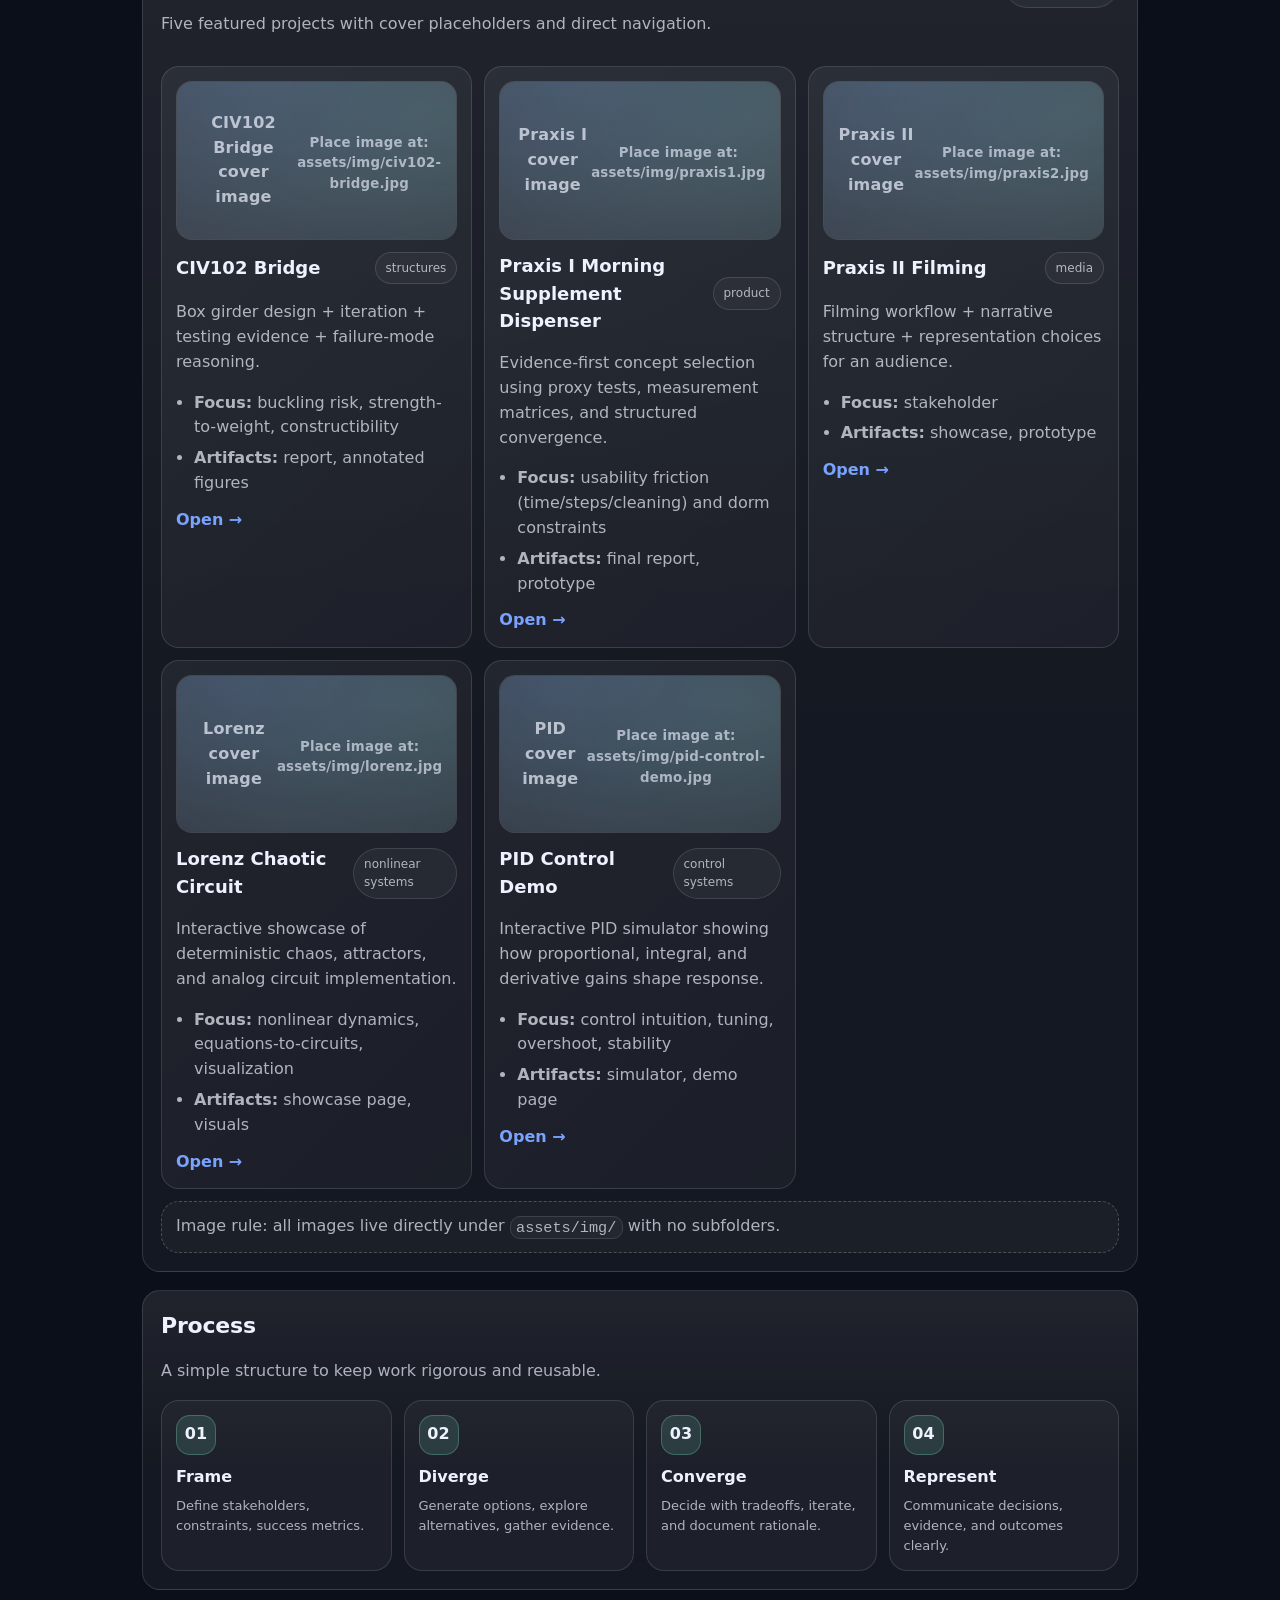
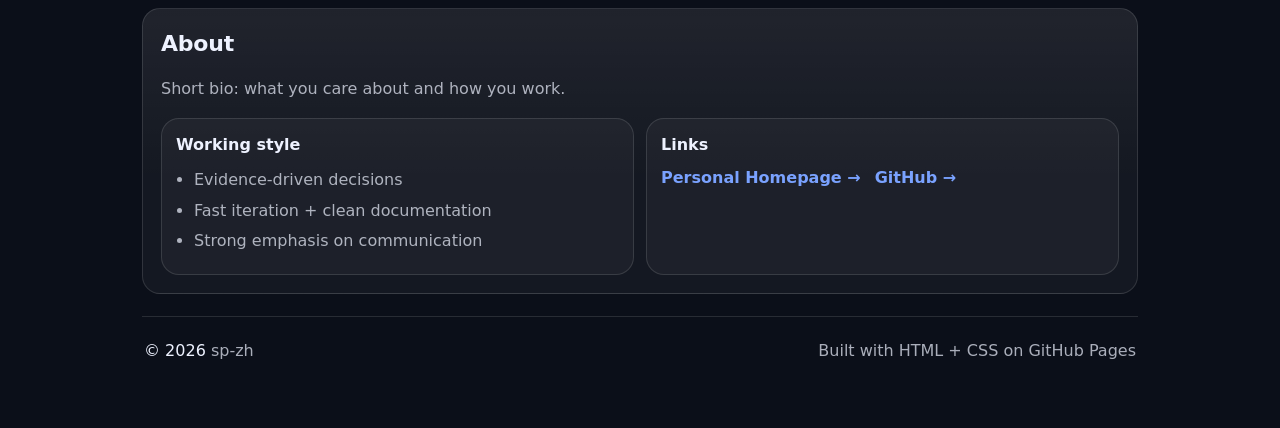
==== commit f72e96ed: "Add hero profile section and update links" ====
--- a/index.html
+++ b/index.html
@@ -9,6 +9,62 @@
   <link rel="stylesheet" href="style.css" />
 
   <style>
+    /* ---------- Hero profile ---------- */
+    .hero-profile{
+      display:flex;
+      align-items:center;
+      gap:14px;
+      margin-bottom:14px;
+    }
+    .avatar-wrap{
+      width:72px;
+      height:72px;
+      border-radius:50%;
+      overflow:hidden;
+      border:1px solid var(--line);
+      background:var(--panel2);
+      position:relative;
+      flex:0 0 72px;
+      box-shadow: var(--shadow);
+    }
+    .avatar-wrap img{
+      width:100%;
+      height:100%;
+      object-fit:cover;
+      display:block;
+    }
+    .avatar-ph{
+      position:absolute;
+      inset:0;
+      display:flex;
+      align-items:center;
+      justify-content:center;
+      font-weight:800;
+      letter-spacing:.5px;
+      color:var(--text);
+      background:
+        radial-gradient(120px 80px at 20% 0%, rgba(122,162,255,.22), transparent 60%),
+        radial-gradient(120px 80px at 90% 20%, rgba(140,255,214,.16), transparent 60%),
+        var(--panel2);
+    }
+    .hero-identity{
+      display:flex;
+      flex-direction:column;
+      gap:4px;
+    }
+    .hero-name{
+      margin:0;
+      font-size: clamp(22px, 3vw, 30px);
+      font-weight: 900;
+      line-height: 1.05;
+      letter-spacing: -.04em;
+    }
+    .hero-role{
+      margin:0;
+      color:var(--muted);
+      font-size:14px;
+    }
+
     /* ---------- Project cover placeholders ---------- */
     .proj-link { display:block; }
 
@@ -148,6 +204,9 @@
         grid-template-columns: 1fr;
         height: calc(var(--concept-card-h) * var(--concept-visible-rows) + var(--concept-gap) * (var(--concept-visible-rows) - 1));
       }
+      .hero-profile{
+        align-items:flex-start;
+      }
     }
   </style>
 </head>
@@ -181,12 +240,30 @@
               stroke="currentColor" stroke-width="1.8" stroke-linecap="round" stroke-linejoin="round"/>
           </svg>
         </button>
+        <a class="pill-btn" href="https://sp-zh.github.io/" target="_blank" rel="noreferrer">Personal Homepage</a>
         <a class="pill-btn" href="https://github.com/sp-zh" target="_blank" rel="noreferrer">GitHub</a>
       </div>
     </div>
 
     <div class="container hero">
       <div class="hero-left">
+        <div class="hero-profile">
+          <div class="avatar-wrap" aria-hidden="true">
+            <img
+              src="assets/img/avatar.jpg"
+              alt="Shupei Zhang portrait"
+              onload="this.nextElementSibling.style.display='none';"
+              onerror="this.style.display='none';"
+            />
+            <div class="avatar-ph">SZ</div>
+          </div>
+
+          <div class="hero-identity">
+            <h2 class="hero-name">Shupei Zhang</h2>
+            <p class="hero-role">Engineering portfolio · design work · interactive projects</p>
+          </div>
+        </div>
+
         <p class="kicker">GitHub Pages · Project site</p>
 
         <h1 class="title">portfolio</h1>
@@ -205,14 +282,14 @@
           <a class="btn primary" href="#projects">
             View Projects <span class="arrow">→</span>
           </a>
-          <a class="btn ghost" href="#praxis">Praxis concepts</a>
+          <a class="btn ghost" href="https://sp-zh.github.io/" target="_blank" rel="noreferrer">Visit Personal Homepage</a>
         </div>
 
         <div class="proj-actions" style="margin-top:12px;">
           <a class="link" href="projects/civ102-bridge.html">CIV102 Bridge →</a>
           <a class="link" href="projects/praxis1-morning-supplement-dispenser.html">Praxis I Morning Supplement Dispenser →</a>
           <a class="link" href="projects/praxis2-filming.html">Praxis II Filming →</a>
-          <a class="link" href="projects/lorenz.html#top">Lorenz Chaotic Circuit →</a>
+          <a class="link" href="projects/lorenz.html">Lorenz Chaotic Circuit →</a>
           <a class="link" href="projects/pid-control-demo.html">PID Control Demo →</a>
         </div>
       </div>
@@ -252,6 +329,7 @@
           <a class="q" href="#deliverables">Deliverables</a>
           <a class="q" href="#projects">Projects</a>
           <a class="q" href="#process">Process</a>
+          <a class="q" href="https://sp-zh.github.io/" target="_blank" rel="noreferrer">Personal Homepage</a>
         </div>
       </div>
     </div>
@@ -262,7 +340,6 @@
     <section id="praxis" class="section">
       <div class="section-head">
         <h2>Praxis concepts</h2>
-        <p class="muted">A small scrollable window. Exactly 4 cards are visible at a time.</p>
       </div>
 
       <div class="concept-window">
@@ -344,7 +421,6 @@
     <section id="deliverables" class="section">
       <div class="section-head">
         <h2>Deliverables</h2>
-        <p class="muted">Replace these links after you upload files under <code>assets/docs/</code>.</p>
       </div>
 
       <div class="cards">
@@ -352,7 +428,7 @@
           <div class="card-icon">📄</div>
           <div class="card-body">
             <div class="card-title">Design Portfolio (PDF)</div>
-            <div class="card-sub">assets/docs/ESC102-Portfolio.pdf</div>
+            <div class="card-sub">ESC102 portfolio document</div>
           </div>
           <div class="card-cta">Open →</div>
         </a>
@@ -370,7 +446,7 @@
           <div class="card-icon">🧾</div>
           <div class="card-body">
             <div class="card-title">Project One-pagers</div>
-            <div class="card-sub">3 × one-page summaries</div>
+            <div class="card-sub">Three project summaries</div>
           </div>
           <div class="card-cta">Open →</div>
         </a>
@@ -379,7 +455,7 @@
           <div class="card-icon">🔗</div>
           <div class="card-body">
             <div class="card-title">References</div>
-            <div class="card-sub">Sources & citations</div>
+            <div class="card-sub">Sources and citations</div>
           </div>
           <div class="card-cta">Open →</div>
         </a>
@@ -445,7 +521,7 @@
           <div class="proj-actions"><span class="link">Open →</span></div>
         </a>
 
-        <a class="proj proj-link" href="projects/lorenz.html#top" aria-label="Open Lorenz Chaotic Circuit">
+        <a class="proj proj-link" href="projects/lorenz.html" aria-label="Open Lorenz Chaotic Circuit">
           <div class="proj-cover">
             <img src="assets/img/lorenz.jpg" alt="Lorenz Chaotic Circuit cover"
                  onload="this.nextElementSibling.style.display='none';"
@@ -518,10 +594,9 @@
         <div class="about-card">
           <div class="about-title">Links</div>
           <div class="about-links">
+            <a class="link" href="https://sp-zh.github.io/" target="_blank" rel="noreferrer">Personal Homepage →</a>
             <a class="link" href="https://github.com/sp-zh" target="_blank" rel="noreferrer">GitHub →</a>
-            <a class="link" href="#" title="Replace with your contact link">Contact →</a>
-          </div>
-          <p class="muted small">Replace placeholders with your real links.</p>
+          </div>
         </div>
       </div>
     </section>
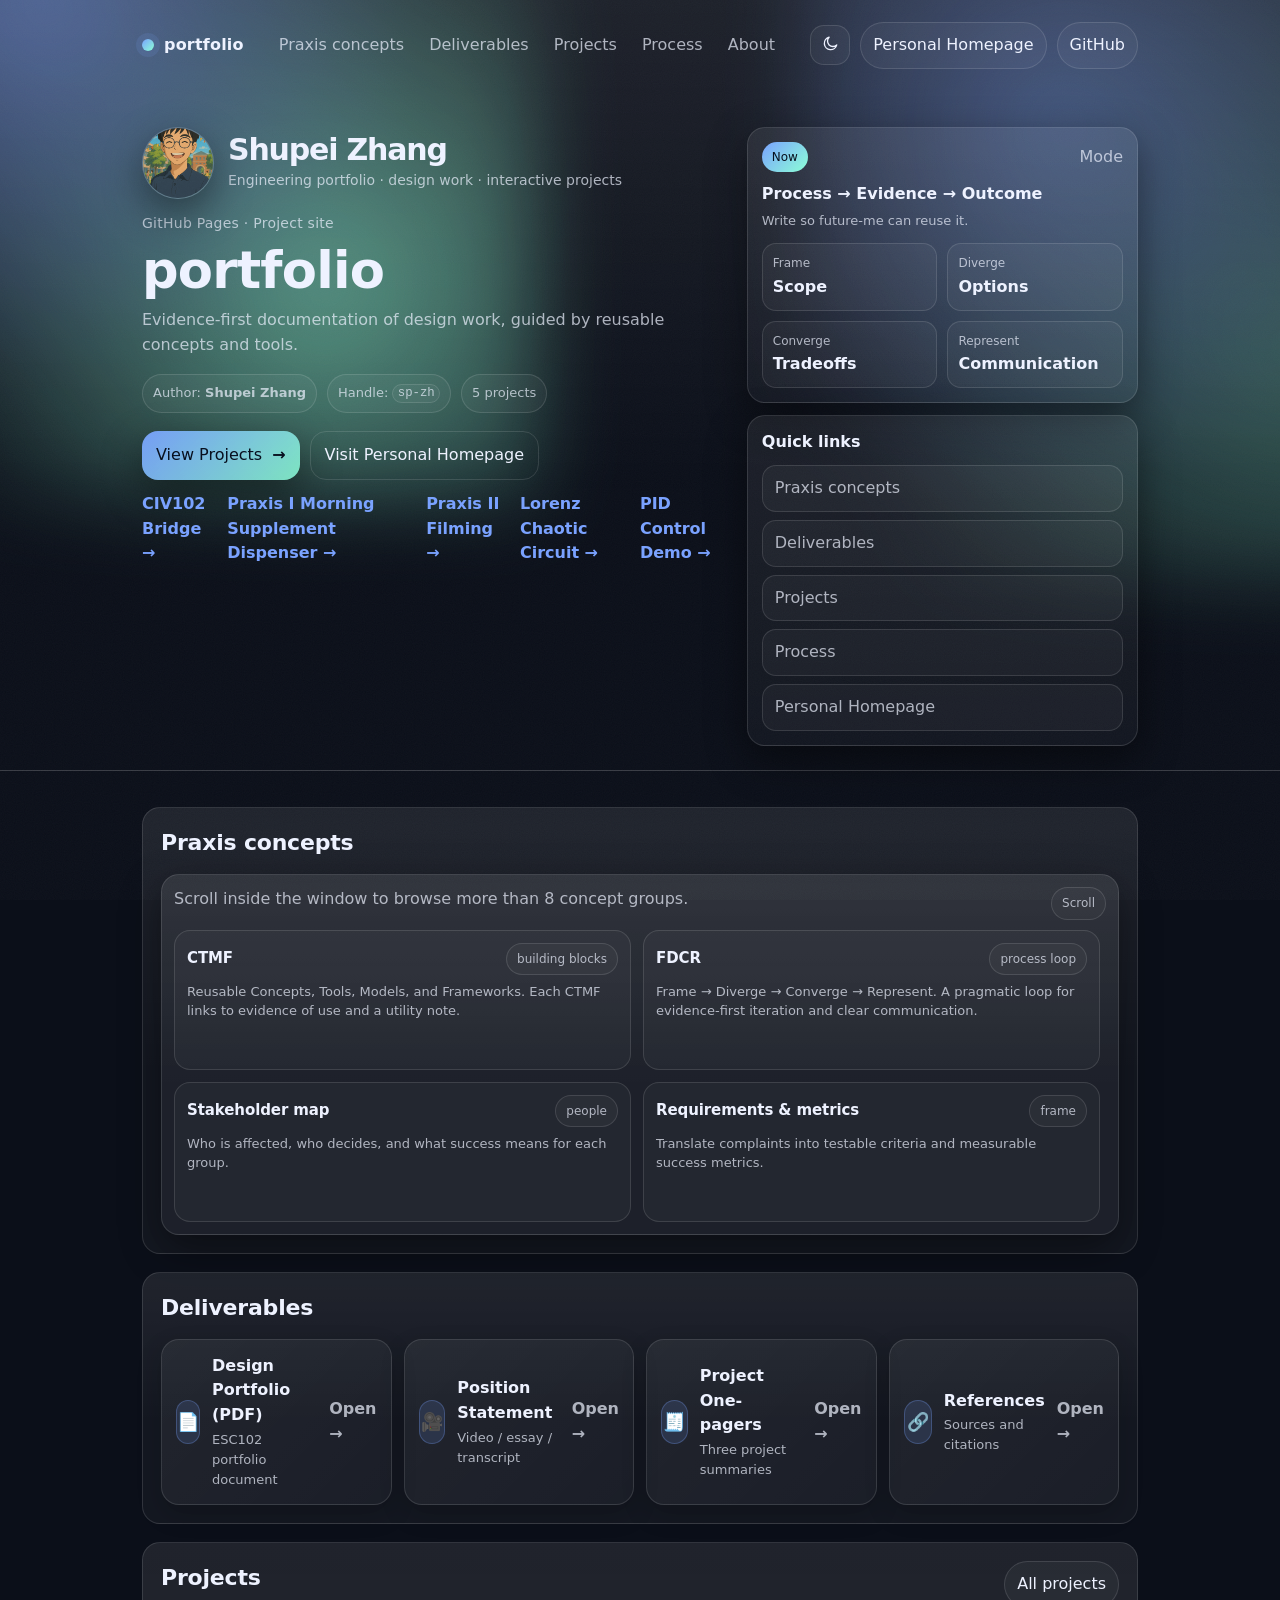
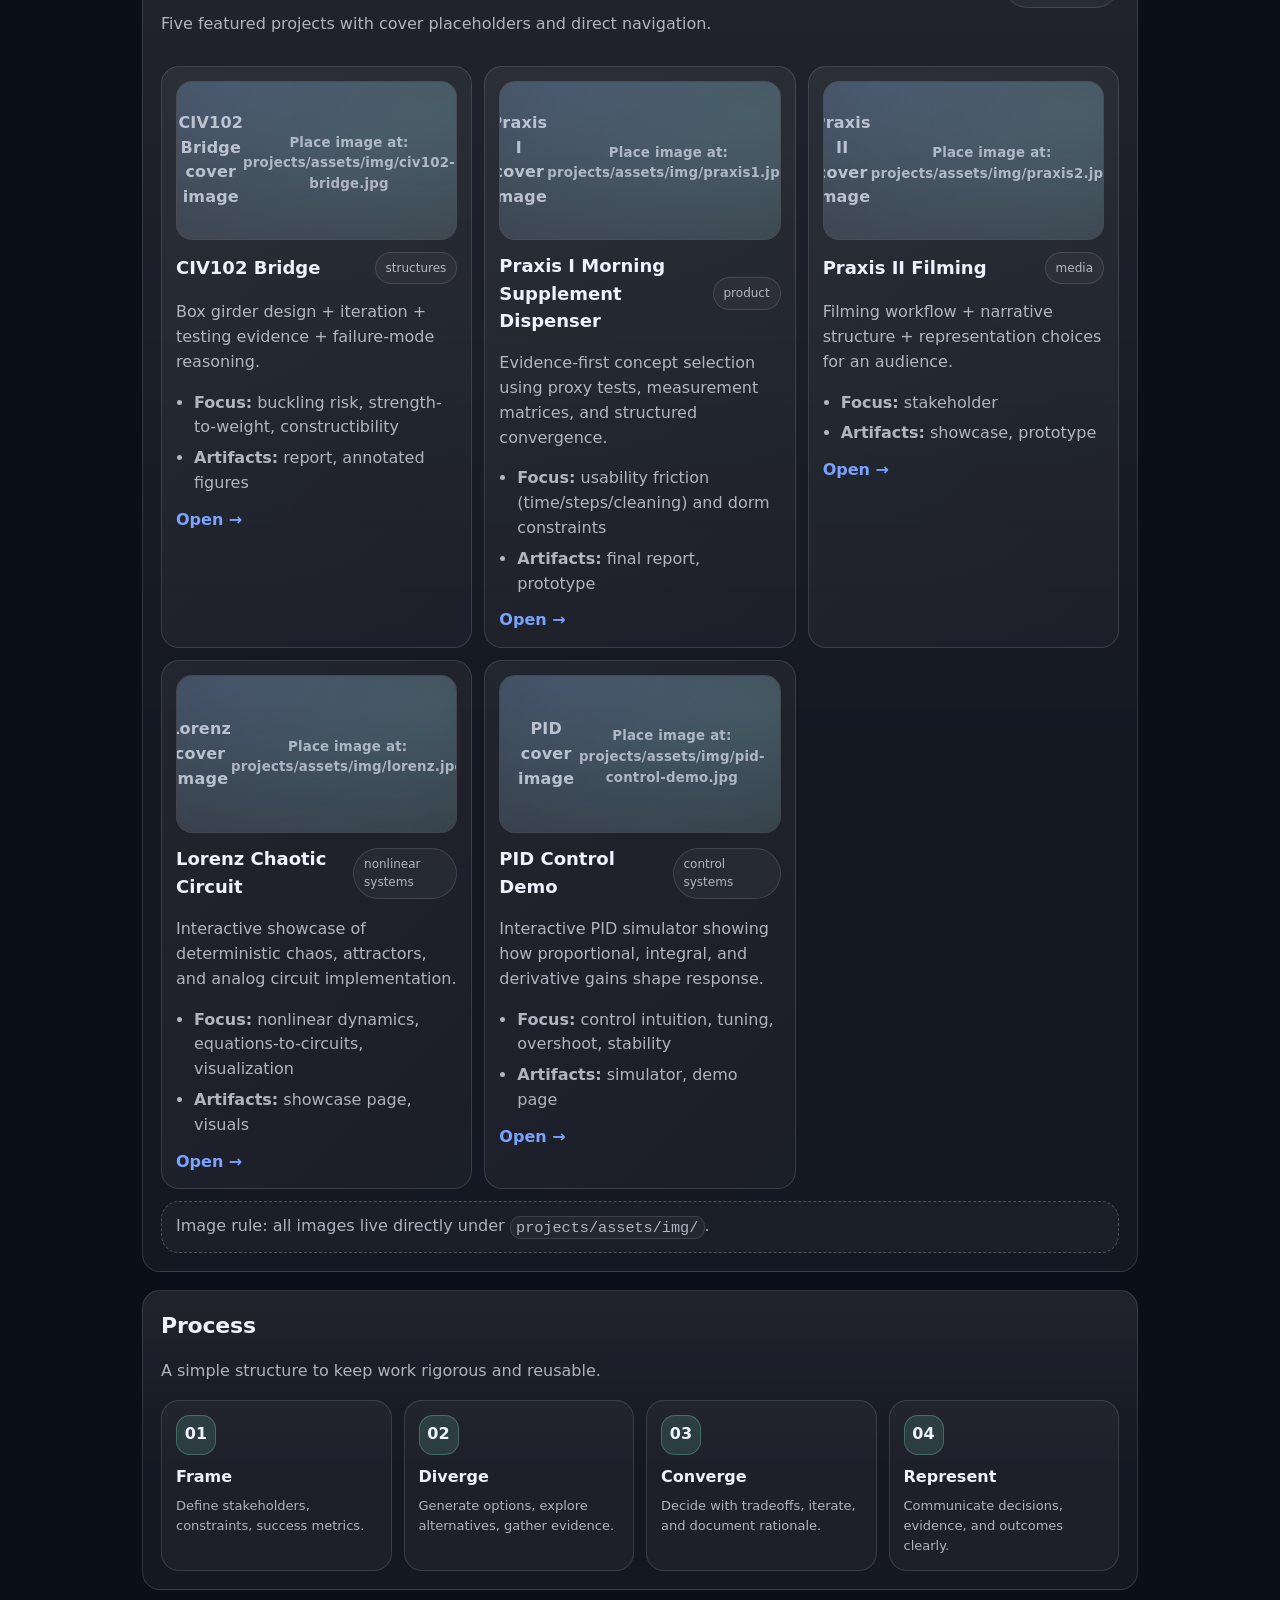
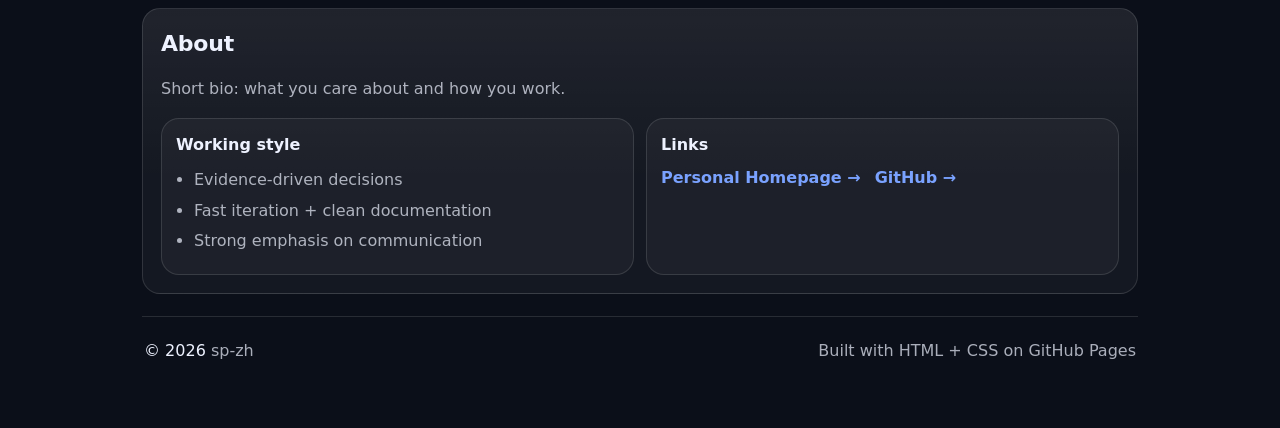
==== commit 8661b0e9: "Update index.html" ====
--- a/index.html
+++ b/index.html
@@ -250,7 +250,7 @@
         <div class="hero-profile">
           <div class="avatar-wrap" aria-hidden="true">
             <img
-              src="assets/img/avatar.jpg"
+              src="projects/assets/img/avatar.jpg"
               alt="Shupei Zhang portrait"
               onload="this.nextElementSibling.style.display='none';"
               onerror="this.style.display='none';"
@@ -475,10 +475,10 @@
       <div class="project-grid">
         <a class="proj proj-link" href="projects/civ102-bridge.html" aria-label="Open CIV102 Bridge">
           <div class="proj-cover">
-            <img src="assets/img/civ102-bridge.jpg" alt="CIV102 Bridge cover"
+            <img src="projects/assets/img/civ102-bridge.jpg" alt="CIV102 Bridge cover"
                  onload="this.nextElementSibling.style.display='none';"
                  onerror="this.style.display='none';" />
-            <div class="cover-ph">CIV102 Bridge cover image<small>Place image at: assets/img/civ102-bridge.jpg</small></div>
+            <div class="cover-ph">CIV102 Bridge cover image<small>Place image at: projects/assets/img/civ102-bridge.jpg</small></div>
           </div>
           <div class="proj-top"><h3>CIV102 Bridge</h3><span class="pill">structures</span></div>
           <p class="muted">Box girder design + iteration + testing evidence + failure-mode reasoning.</p>
@@ -491,10 +491,10 @@
 
         <a class="proj proj-link" href="projects/praxis1-morning-supplement-dispenser.html" aria-label="Open Praxis I Morning Supplement Dispenser">
           <div class="proj-cover">
-            <img src="assets/img/praxis1.jpg" alt="Praxis I cover"
+            <img src="projects/assets/img/praxis1.jpg" alt="Praxis I cover"
                  onload="this.nextElementSibling.style.display='none';"
                  onerror="this.style.display='none';" />
-            <div class="cover-ph">Praxis I cover image<small>Place image at: assets/img/praxis1.jpg</small></div>
+            <div class="cover-ph">Praxis I cover image<small>Place image at: projects/assets/img/praxis1.jpg</small></div>
           </div>
           <div class="proj-top"><h3>Praxis I Morning Supplement Dispenser</h3><span class="pill">product</span></div>
           <p class="muted">Evidence-first concept selection using proxy tests, measurement matrices, and structured convergence.</p>
@@ -507,10 +507,10 @@
 
         <a class="proj proj-link" href="projects/praxis2-filming.html" aria-label="Open Praxis II Filming">
           <div class="proj-cover">
-            <img src="assets/img/praxis2.jpg" alt="Praxis II cover"
+            <img src="projects/assets/img/praxis2.jpg" alt="Praxis II cover"
                  onload="this.nextElementSibling.style.display='none';"
                  onerror="this.style.display='none';" />
-            <div class="cover-ph">Praxis II cover image<small>Place image at: assets/img/praxis2.jpg</small></div>
+            <div class="cover-ph">Praxis II cover image<small>Place image at: projects/assets/img/praxis2.jpg</small></div>
           </div>
           <div class="proj-top"><h3>Praxis II Filming</h3><span class="pill">media</span></div>
           <p class="muted">Filming workflow + narrative structure + representation choices for an audience.</p>
@@ -523,10 +523,10 @@
 
         <a class="proj proj-link" href="projects/lorenz.html" aria-label="Open Lorenz Chaotic Circuit">
           <div class="proj-cover">
-            <img src="assets/img/lorenz.jpg" alt="Lorenz Chaotic Circuit cover"
+            <img src="projects/assets/img/lorenz.jpg" alt="Lorenz Chaotic Circuit cover"
                  onload="this.nextElementSibling.style.display='none';"
                  onerror="this.style.display='none';" />
-            <div class="cover-ph">Lorenz cover image<small>Place image at: assets/img/lorenz.jpg</small></div>
+            <div class="cover-ph">Lorenz cover image<small>Place image at: projects/assets/img/lorenz.jpg</small></div>
           </div>
           <div class="proj-top"><h3>Lorenz Chaotic Circuit</h3><span class="pill">nonlinear systems</span></div>
           <p class="muted">Interactive showcase of deterministic chaos, attractors, and analog circuit implementation.</p>
@@ -539,10 +539,10 @@
 
         <a class="proj proj-link" href="projects/pid-control-demo.html" aria-label="Open PID Control Demo">
           <div class="proj-cover">
-            <img src="assets/img/pid-control-demo.jpg" alt="PID Control Demo cover"
+            <img src="projects/assets/img/pid-control-demo.jpg" alt="PID Control Demo cover"
                  onload="this.nextElementSibling.style.display='none';"
                  onerror="this.style.display='none';" />
-            <div class="cover-ph">PID cover image<small>Place image at: assets/img/pid-control-demo.jpg</small></div>
+            <div class="cover-ph">PID cover image<small>Place image at: projects/assets/img/pid-control-demo.jpg</small></div>
           </div>
           <div class="proj-top"><h3>PID Control Demo</h3><span class="pill">control systems</span></div>
           <p class="muted">Interactive PID simulator showing how proportional, integral, and derivative gains shape response.</p>
@@ -555,7 +555,7 @@
       </div>
 
       <div class="hint">
-        Image rule: all images live directly under <code>assets/img/</code> with no subfolders.
+        Image rule: all images live directly under <code>projects/assets/img/</code>.
       </div>
     </section>
 
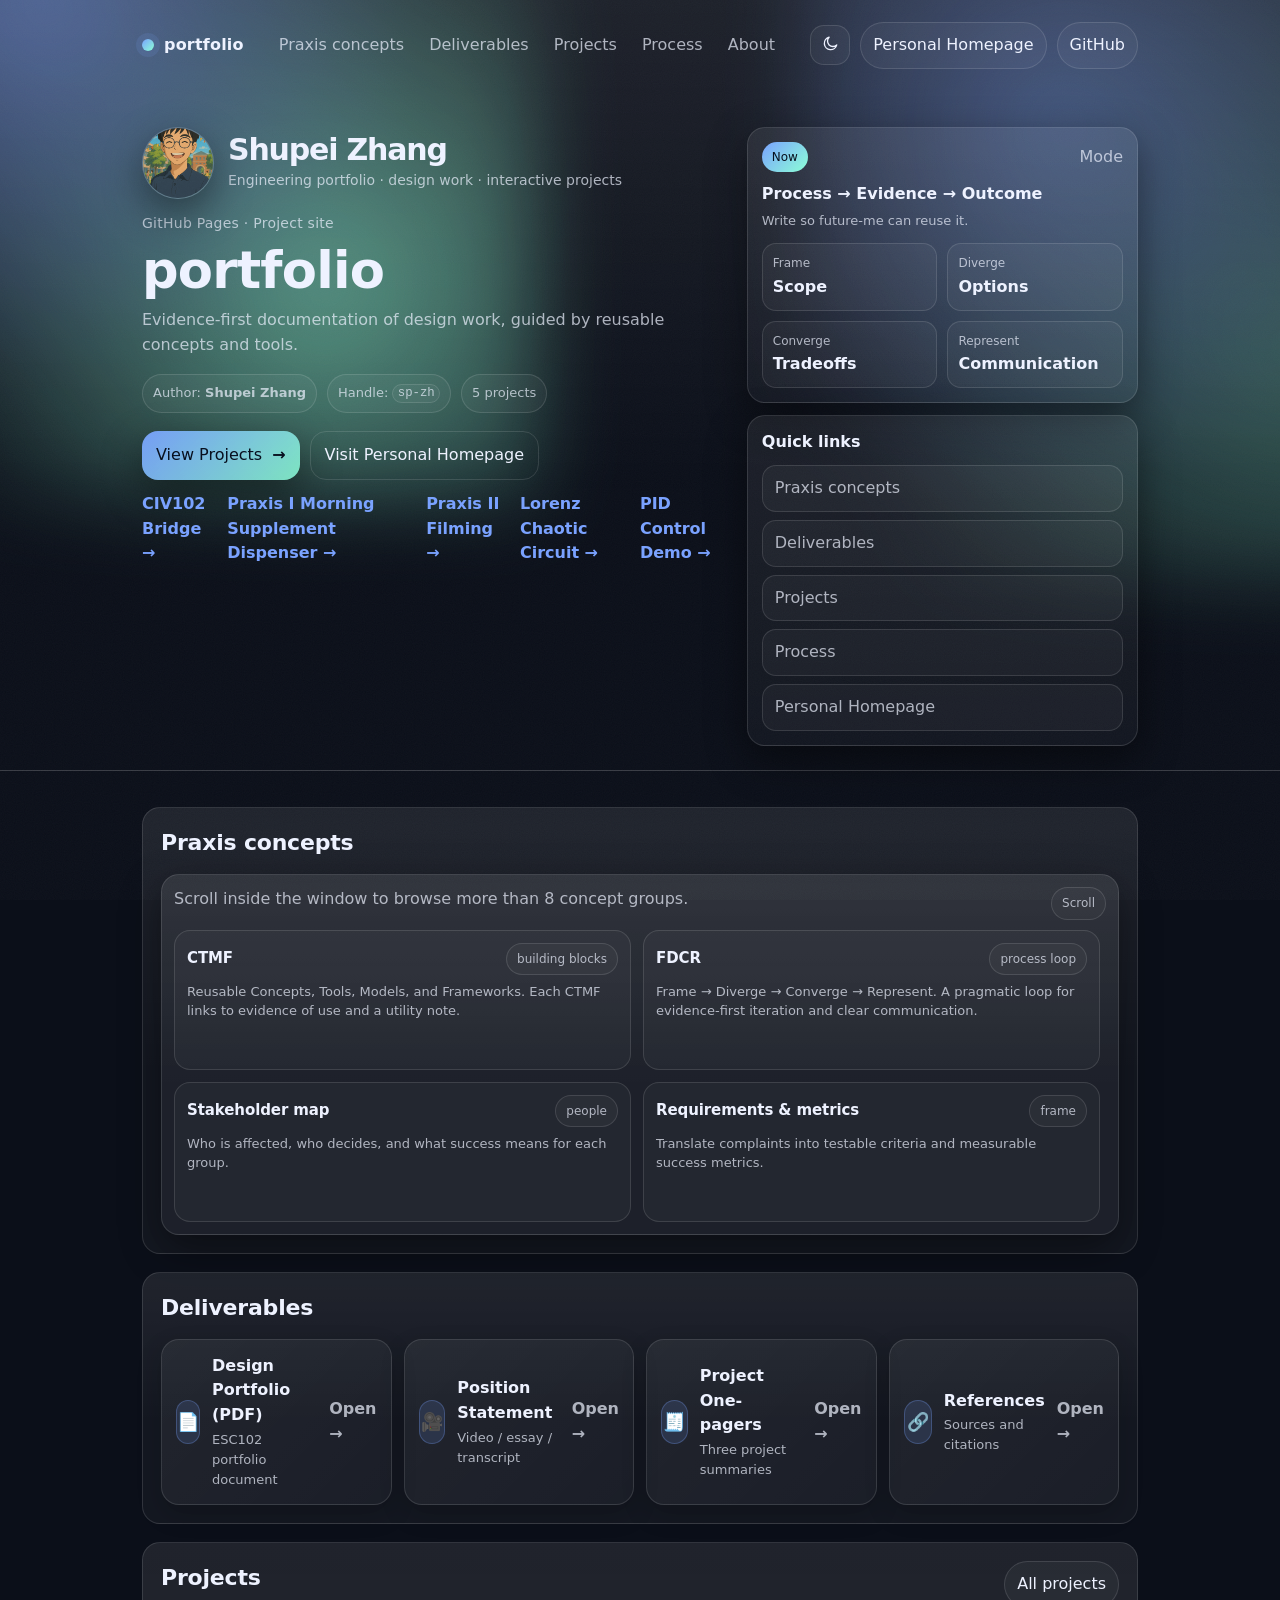
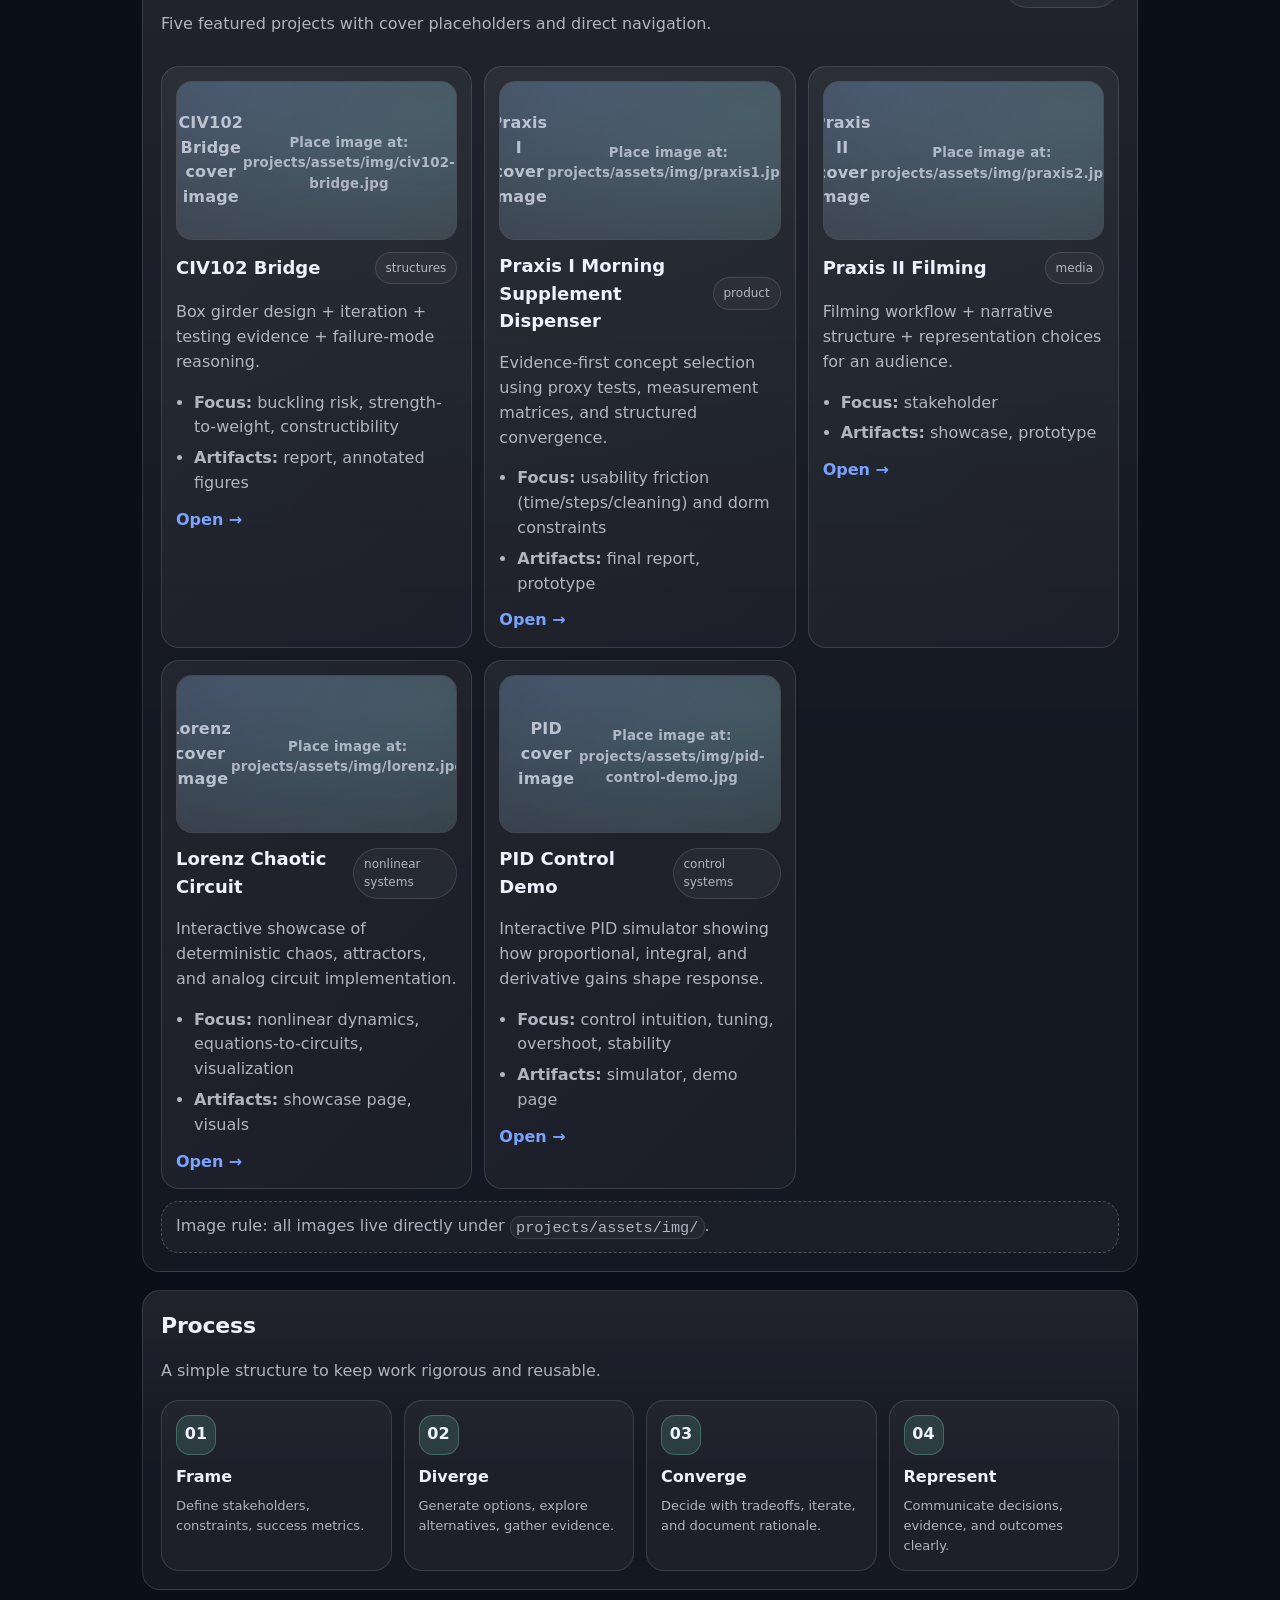
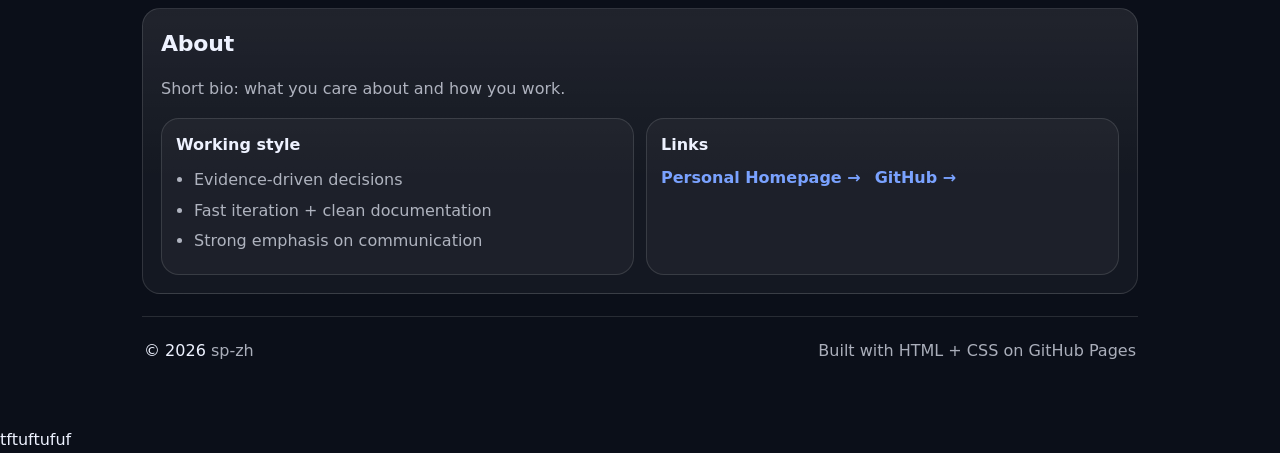
==== commit ebf38073: "kuka" ====
--- a/index.html
+++ b/index.html
@@ -7,6 +7,18 @@
   <meta name="description" content="Evidence-first documentation of design work, guided by reusable concepts and tools." />
   <meta name="theme-color" content="#0b0f19" />
   <link rel="stylesheet" href="style.css" />
+
+  <!-- Microsoft Clarity: session replay + heatmaps -->
+  <script type="text/javascript">
+    (function(c,l,a,r,i,t,y){
+        c[a]=c[a]||function(){(c[a].q=c[a].q||[]).push(arguments)};
+        t=l.createElement(r);
+        t.async=1;
+        t.src="https://www.clarity.ms/tag/"+i;
+        y=l.getElementsByTagName(r)[0];
+        y.parentNode.insertBefore(t,y);
+    })(window, document, "clarity", "script", "wl4muwexbe");
+  </script>
 
   <style>
     /* ---------- Hero profile ---------- */
@@ -622,5 +634,160 @@
       localStorage.setItem(key, next);
     });
   </script>
+
+  <!-- Custom Supabase portfolio analytics: long-term data storage -->
+  <script>
+  (function () {
+    const TRACKING_ENDPOINT = "https://rlkpuswspvmknciafxpx.supabase.co/functions/v1/track-portfolio";
+    const SUPABASE_ANON_KEY = "sb_publishable_OG4s2Ndqr5ApDHlRIhNDrw_6hTKBcQP";
+
+    // If you want to exclude your own browser later, run:
+    // localStorage.setItem("disable_tracking", "true");
+    if (localStorage.getItem("disable_tracking") === "true") return;
+
+    const sessionId =
+      crypto && crypto.randomUUID
+        ? crypto.randomUUID()
+        : "session_" + Date.now() + "_" + Math.random().toString(16).slice(2);
+
+    let activeStartTime = Date.now();
+    let activeMs = 0;
+    let maxScrollDepth = 0;
+    let lastScrollEventDepth = 0;
+
+    function pagePath() {
+      return window.location.pathname + window.location.search;
+    }
+
+    function activeSeconds() {
+      let total = activeMs;
+
+      if (!document.hidden && activeStartTime !== null) {
+        total += Date.now() - activeStartTime;
+      }
+
+      return Math.floor(total / 1000);
+    }
+
+    function getScrollDepth() {
+      const scrollTop = window.scrollY || document.documentElement.scrollTop;
+      const viewportHeight = window.innerHeight;
+      const fullHeight = Math.max(
+        document.body.scrollHeight,
+        document.documentElement.scrollHeight
+      );
+
+      if (fullHeight <= viewportHeight) return 100;
+
+      return Math.min(
+        100,
+        Math.round(((scrollTop + viewportHeight) / fullHeight) * 100)
+      );
+    }
+
+    function send(payload) {
+      return fetch(TRACKING_ENDPOINT, {
+        method: "POST",
+        headers: {
+          "Content-Type": "application/json",
+          "apikey": SUPABASE_ANON_KEY
+        },
+        body: JSON.stringify(payload),
+        keepalive: true
+      }).catch(function () {
+        // Ignore tracking errors silently.
+      });
+    }
+
+    function startSession() {
+      send({
+        action: "start_session",
+        session_id: sessionId,
+        entry_path: pagePath(),
+        referrer: document.referrer || null,
+        timezone: Intl.DateTimeFormat().resolvedOptions().timeZone || null
+      });
+    }
+
+    function updateSession() {
+      send({
+        action: "update_session",
+        session_id: sessionId,
+        active_duration_seconds: activeSeconds(),
+        max_scroll_depth: maxScrollDepth
+      });
+    }
+
+    function trackEvent(eventType, extra) {
+      send(Object.assign({
+        action: "track_event",
+        session_id: sessionId,
+        event_type: eventType,
+        page_path: pagePath(),
+        active_duration_seconds: activeSeconds()
+      }, extra || {}));
+    }
+
+    window.addEventListener("scroll", function () {
+      const depth = getScrollDepth();
+      maxScrollDepth = Math.max(maxScrollDepth, depth);
+
+      const milestones = [25, 50, 75, 100];
+
+      for (const milestone of milestones) {
+        if (depth >= milestone && lastScrollEventDepth < milestone) {
+          lastScrollEventDepth = milestone;
+
+          trackEvent("scroll_depth", {
+            scroll_depth: milestone
+          });
+
+          break;
+        }
+      }
+    }, { passive: true });
+
+    document.addEventListener("click", function (event) {
+      const el = event.target.closest("a, button, [data-track]");
+      if (!el) return;
+
+      trackEvent("click", {
+        element_text: (el.innerText || el.getAttribute("aria-label") || "").slice(0, 300),
+        element_tag: el.tagName,
+        element_id: el.id || null,
+        element_class: el.className ? String(el.className).slice(0, 500) : null,
+        href: el.href || null,
+        x: event.clientX,
+        y: event.clientY
+      });
+    });
+
+    document.addEventListener("visibilitychange", function () {
+      if (document.hidden) {
+        if (activeStartTime !== null) {
+          activeMs += Date.now() - activeStartTime;
+          activeStartTime = null;
+        }
+
+        updateSession();
+      } else {
+        activeStartTime = Date.now();
+      }
+    });
+
+    window.addEventListener("pagehide", updateSession);
+    window.addEventListener("beforeunload", updateSession);
+
+    setInterval(function () {
+      if (!document.hidden) {
+        maxScrollDepth = Math.max(maxScrollDepth, getScrollDepth());
+        updateSession();
+      }
+    }, 15000);
+
+    startSession();
+  })();
+  </script>
 </body>
 </html>
+tftuftufuf
